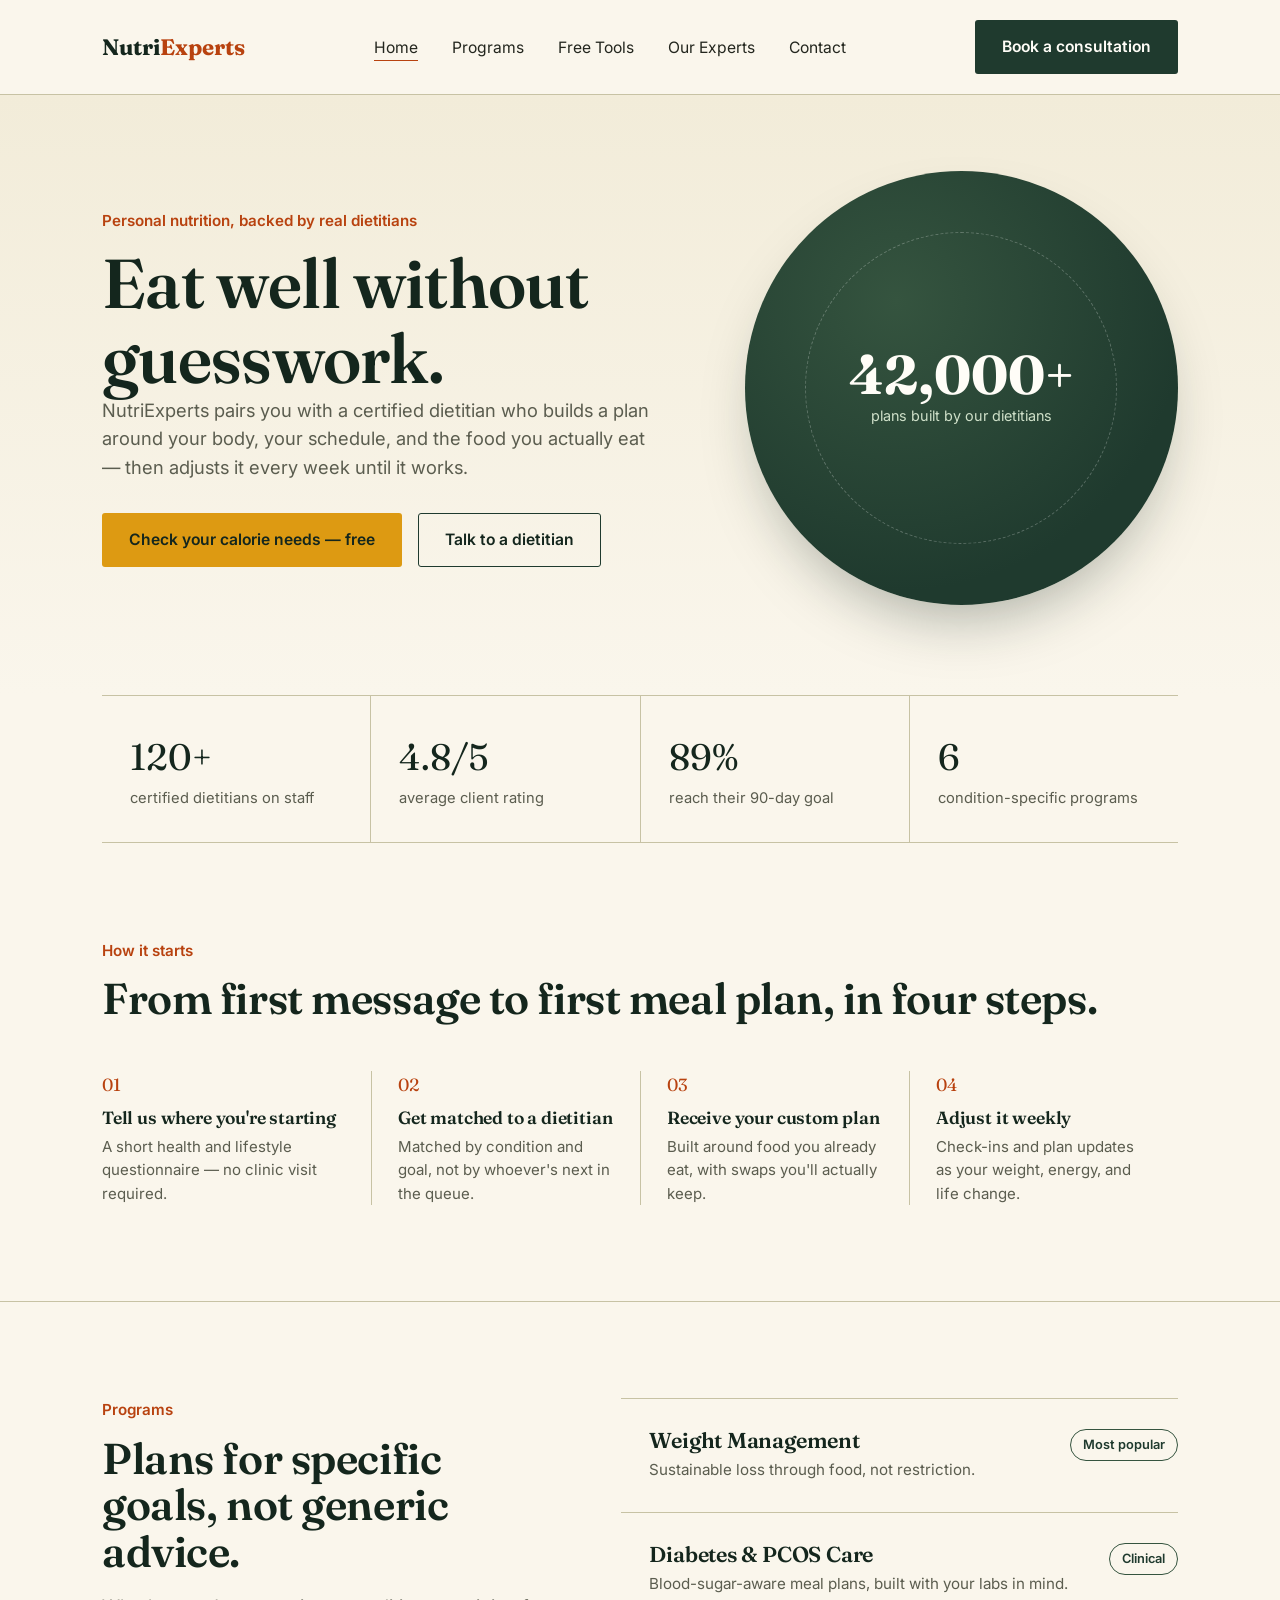
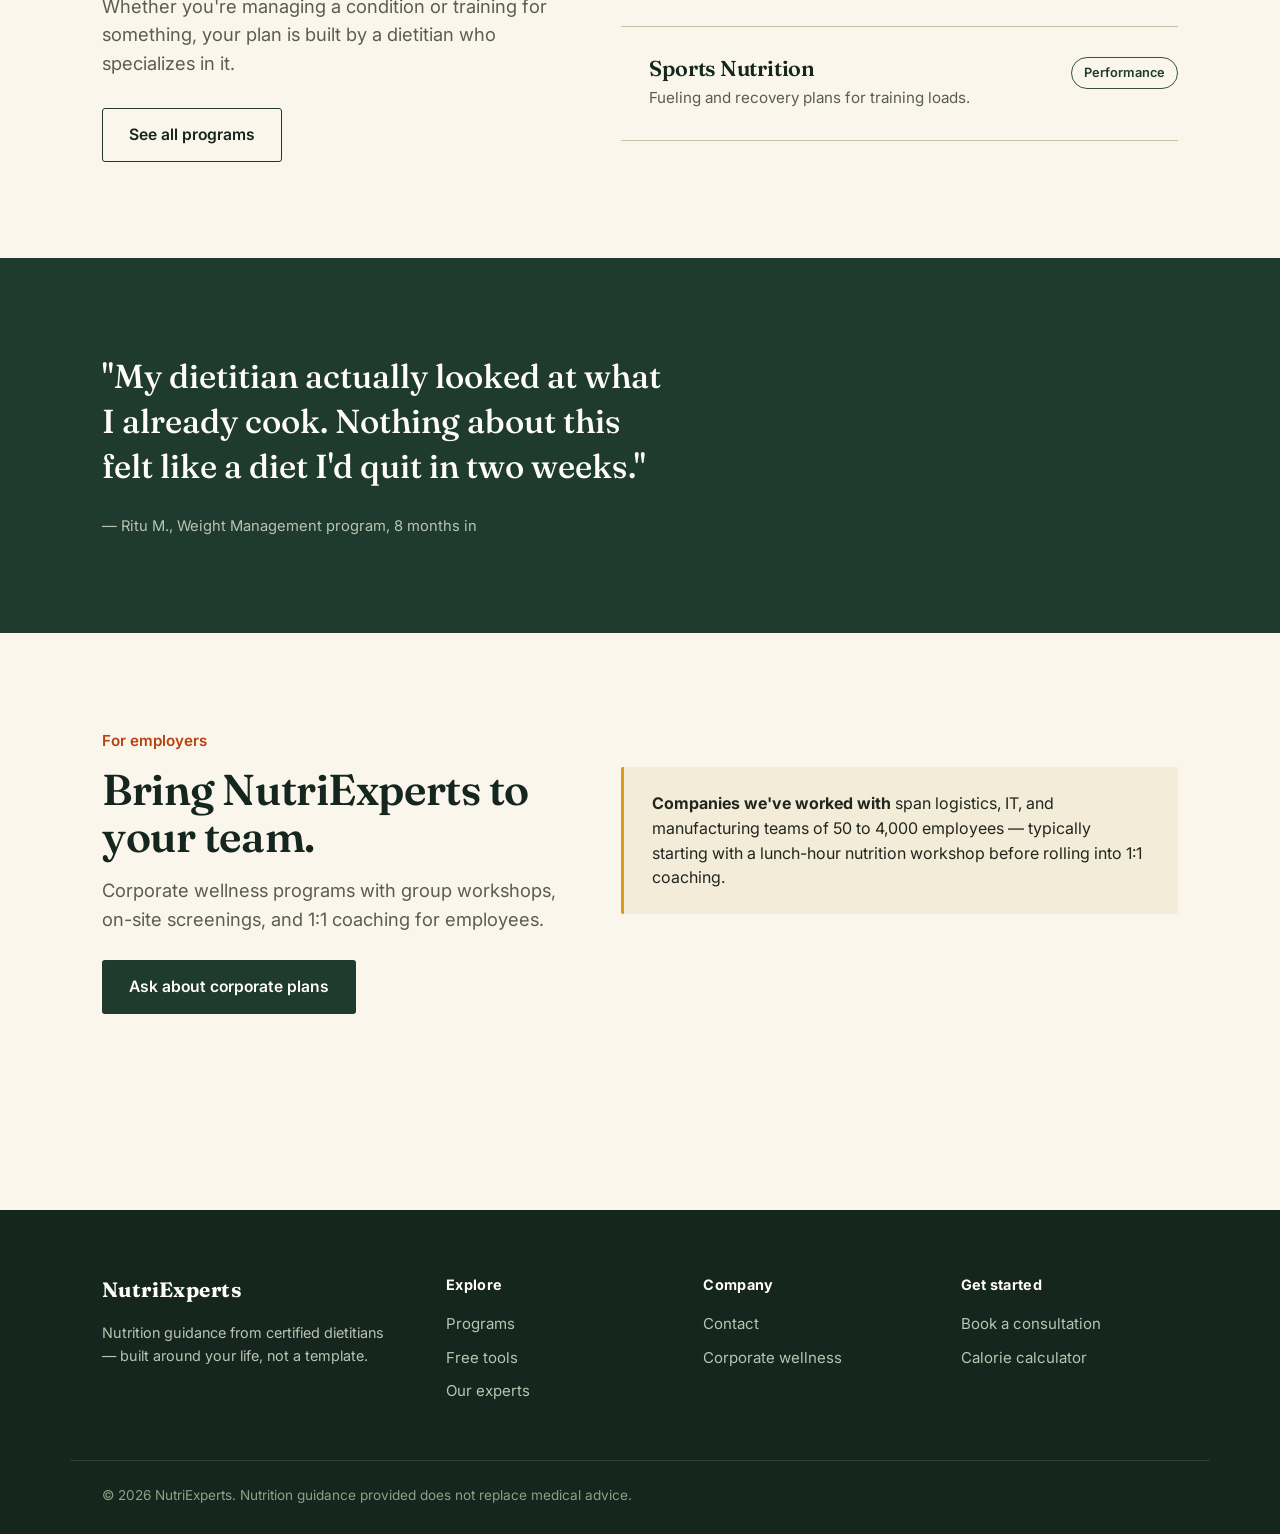
==== index.html @ 3c9d52ba "Add files via upload" ====
<!DOCTYPE html>
<html lang="en">
<head>
<meta charset="UTF-8">
<meta name="viewport" content="width=device-width, initial-scale=1.0">
<title>NutriExperts — Nutrition guidance from real dietitians</title>
<link rel="stylesheet" href="styles.css">
</head>
<body>

<header class="site">
  <nav class="nav">
    <a href="index.html" class="logo">Nutri<span>Experts</span></a>
    <ul class="nav-links">
      <li><a href="index.html" class="active">Home</a></li>
      <li><a href="programs.html">Programs</a></li>
      <li><a href="calculator.html">Free Tools</a></li>
      <li><a href="experts.html">Our Experts</a></li>
      <li><a href="contact.html">Contact</a></li>
    </ul>
    <div class="nav-cta">
      <a href="contact.html" class="btn btn-primary">Book a consultation</a>
    </div>
  </nav>
</header>

<section class="hero">
  <div class="wrap">
    <div class="hero-copy">
      <p class="kicker">Personal nutrition, backed by real dietitians</p>
      <h1>Eat well without guesswork.</h1>
      <p class="lede">NutriExperts pairs you with a certified dietitian who builds a plan around your body, your schedule, and the food you actually eat — then adjusts it every week until it works.</p>
      <div class="btn-row">
        <a href="calculator.html" class="btn btn-marigold">Check your calorie needs — free</a>
        <a href="contact.html" class="btn btn-ghost">Talk to a dietitian</a>
      </div>
    </div>
    <div class="plate">
      <div class="plate-stat">
        <span class="num">42,000+</span>
        <span class="label">plans built by our dietitians</span>
      </div>
    </div>
  </div>
</section>

<div class="wrap">
  <div class="stat-row">
    <div class="stat"><span class="num">120+</span><span class="label">certified dietitians on staff</span></div>
    <div class="stat"><span class="num">4.8/5</span><span class="label">average client rating</span></div>
    <div class="stat"><span class="num">89%</span><span class="label">reach their 90-day goal</span></div>
    <div class="stat"><span class="num">6</span><span class="label">condition-specific programs</span></div>
  </div>
</div>

<section>
  <div class="wrap">
    <p class="kicker">How it starts</p>
    <h2>From first message to first meal plan, in four steps.</h2>
    <div class="steps">
      <div class="step">
        <div class="n">01</div>
        <h3>Tell us where you're starting</h3>
        <p>A short health and lifestyle questionnaire — no clinic visit required.</p>
      </div>
      <div class="step">
        <div class="n">02</div>
        <h3>Get matched to a dietitian</h3>
        <p>Matched by condition and goal, not by whoever's next in the queue.</p>
      </div>
      <div class="step">
        <div class="n">03</div>
        <h3>Receive your custom plan</h3>
        <p>Built around food you already eat, with swaps you'll actually keep.</p>
      </div>
      <div class="step">
        <div class="n">04</div>
        <h3>Adjust it weekly</h3>
        <p>Check-ins and plan updates as your weight, energy, and life change.</p>
      </div>
    </div>
  </div>
</section>

<hr class="divider">

<section>
  <div class="wrap">
    <div class="two-col">
      <div>
        <p class="kicker">Programs</p>
        <h2>Plans for specific goals, not generic advice.</h2>
        <p class="lede" style="margin-top:16px;">Whether you're managing a condition or training for something, your plan is built by a dietitian who specializes in it.</p>
        <a href="programs.html" class="btn btn-ghost" style="margin-top:12px;">See all programs</a>
      </div>
      <div>
        <div class="menu-list" style="margin-top:0;">
          <div class="menu-item">
            <div></div>
            <div class="mi-name"><h3>Weight Management</h3><p>Sustainable loss through food, not restriction.</p></div>
            <div class="mi-tag">Most popular</div>
          </div>
          <div class="menu-item">
            <div></div>
            <div class="mi-name"><h3>Diabetes &amp; PCOS Care</h3><p>Blood-sugar-aware meal plans, built with your labs in mind.</p></div>
            <div class="mi-tag">Clinical</div>
          </div>
          <div class="menu-item">
            <div></div>
            <div class="mi-name"><h3>Sports Nutrition</h3><p>Fueling and recovery plans for training loads.</p></div>
            <div class="mi-tag">Performance</div>
          </div>
        </div>
      </div>
    </div>
  </div>
</section>

<section class="quote-strip">
  <div class="wrap">
    <blockquote>"My dietitian actually looked at what I already cook. Nothing about this felt like a diet I'd quit in two weeks."</blockquote>
    <cite>— Ritu M., Weight Management program, 8 months in</cite>
  </div>
</section>

<section>
  <div class="wrap">
    <p class="kicker">For employers</p>
    <div class="two-col">
      <div>
        <h2>Bring NutriExperts to your team.</h2>
        <p class="lede" style="margin-top:16px;">Corporate wellness programs with group workshops, on-site screenings, and 1:1 coaching for employees.</p>
        <a href="contact.html" class="btn btn-primary" style="margin-top:8px;">Ask about corporate plans</a>
      </div>
      <div class="callout">
        <p style="margin:0;"><strong>Companies we've worked with</strong> span logistics, IT, and manufacturing teams of 50 to 4,000 employees — typically starting with a lunch-hour nutrition workshop before rolling into 1:1 coaching.</p>
      </div>
    </div>
  </div>
</section>

<footer class="site">
  <div class="wrap">
    <div>
      <h4 style="font-family: var(--serif); font-size:1.3rem; color:var(--white);">NutriExperts</h4>
      <p style="color:#b9c4b2; font-size:0.9rem; max-width:32ch;">Nutrition guidance from certified dietitians — built around your life, not a template.</p>
    </div>
    <div>
      <h4>Explore</h4>
      <a href="programs.html">Programs</a>
      <a href="calculator.html">Free tools</a>
      <a href="experts.html">Our experts</a>
    </div>
    <div>
      <h4>Company</h4>
      <a href="contact.html">Contact</a>
      <a href="contact.html">Corporate wellness</a>
    </div>
    <div>
      <h4>Get started</h4>
      <a href="contact.html">Book a consultation</a>
      <a href="calculator.html">Calorie calculator</a>
    </div>
  </div>
  <div class="foot-bottom">© 2026 NutriExperts. Nutrition guidance provided does not replace medical advice.</div>
</footer>

</body>
</html>
---- styles.css ----
/* ============================================================
   NutriExperts — design tokens
   Palette: forest greens (subject: fresh food / clinical trust)
   paired with spice-market marigold + paprika accents, on a
   warm paper ground. Editorial "field journal" layout, not a
   SaaS dashboard: asymmetric hero, menu-card program listings,
   numbered steps only where the content is truly sequential.
   ============================================================ */

@import url('https://fonts.googleapis.com/css2?family=Fraunces:opsz,wght@9..144,400;9..144,500;9..144,600;9..144,700&family=Inter:wght@400;500;600&display=swap');

:root {
  --forest-deep: #14261d;
  --forest: #1f3a2e;
  --forest-soft: #35543f;
  --paper: #faf6ec;
  --ivory: #f2ecd9;
  --line: #c7c2a4;
  --ink: #23261e;
  --ink-soft: #5b5d4f;
  --marigold: #dd9a12;
  --paprika: #b8420f;
  --white: #fffdf7;

  --serif: 'Fraunces', Georgia, serif;
  --sans: 'Inter', -apple-system, BlinkMacSystemFont, sans-serif;
}

* { box-sizing: border-box; }

html { scroll-behavior: smooth; }

body {
  margin: 0;
  background: var(--paper);
  color: var(--ink);
  font-family: var(--sans);
  font-size: 16px;
  line-height: 1.55;
  -webkit-font-smoothing: antialiased;
}

img { max-width: 100%; display: block; }

a { color: inherit; }

.wrap {
  max-width: 1140px;
  margin: 0 auto;
  padding: 0 32px;
}

/* ---------- Type ---------- */

h1, h2, h3, .display {
  font-family: var(--serif);
  font-weight: 600;
  color: var(--forest-deep);
  line-height: 1.08;
  margin: 0;
  letter-spacing: -0.01em;
}

h1 { font-size: clamp(2.6rem, 5.4vw, 4.6rem); }
h2 { font-size: clamp(1.9rem, 3.4vw, 2.7rem); }
h3 { font-size: 1.35rem; font-weight: 600; }

p { margin: 0 0 1em; max-width: 62ch; }

.kicker {
  font-family: var(--sans);
  font-size: 0.95rem;
  font-weight: 600;
  color: var(--paprika);
  margin: 0 0 14px;
}

.lede {
  font-size: 1.15rem;
  color: var(--ink-soft);
  max-width: 46ch;
}

/* ---------- Buttons ---------- */

.btn {
  display: inline-flex;
  align-items: center;
  gap: 8px;
  padding: 14px 26px;
  border-radius: 3px;
  font-family: var(--sans);
  font-weight: 600;
  font-size: 0.98rem;
  text-decoration: none;
  border: 1.5px solid transparent;
  cursor: pointer;
  transition: transform 0.15s ease, background 0.15s ease, color .15s ease;
}

.btn-primary {
  background: var(--forest);
  color: var(--white);
}
.btn-primary:hover { background: var(--forest-deep); transform: translateY(-1px); }

.btn-ghost {
  background: transparent;
  border-color: var(--forest);
  color: var(--forest-deep);
}
.btn-ghost:hover { background: var(--forest); color: var(--white); }

.btn-marigold {
  background: var(--marigold);
  color: var(--forest-deep);
}
.btn-marigold:hover { background: #c88b0f; transform: translateY(-1px); }

/* ---------- Header / nav ---------- */

header.site {
  background: var(--paper);
  border-bottom: 1px solid var(--line);
  position: sticky;
  top: 0;
  z-index: 40;
}

.nav {
  display: flex;
  align-items: center;
  justify-content: space-between;
  padding: 20px 32px;
  max-width: 1140px;
  margin: 0 auto;
}

.logo {
  font-family: var(--serif);
  font-size: 1.4rem;
  font-weight: 700;
  color: var(--forest-deep);
  text-decoration: none;
}
.logo span { color: var(--paprika); }

.nav-links {
  display: flex;
  gap: 34px;
  list-style: none;
  margin: 0; padding: 0;
}

.nav-links a {
  text-decoration: none;
  font-size: 0.98rem;
  color: var(--ink);
  padding-bottom: 3px;
  border-bottom: 1.5px solid transparent;
}
.nav-links a:hover, .nav-links a.active {
  border-bottom-color: var(--paprika);
}

.nav-cta { display: flex; align-items: center; gap: 20px; }

@media (max-width: 760px) {
  .nav-links { display: none; }
}

/* ---------- Footer ---------- */

footer.site {
  background: var(--forest-deep);
  color: #d9e0d4;
  padding: 64px 0 28px;
  margin-top: 100px;
}

footer.site .wrap {
  display: grid;
  grid-template-columns: 1.4fr 1fr 1fr 1fr;
  gap: 40px;
}

footer.site h4 {
  font-family: var(--sans);
  color: var(--white);
  font-size: 0.9rem;
  letter-spacing: 0.02em;
  margin: 0 0 16px;
}

footer.site a {
  display: block;
  color: #b9c4b2;
  text-decoration: none;
  font-size: 0.94rem;
  margin-bottom: 10px;
}
footer.site a:hover { color: var(--white); }

.foot-bottom {
  max-width: 1140px;
  margin: 48px auto 0;
  padding: 24px 32px 0;
  border-top: 1px solid #2a4234;
  font-size: 0.85rem;
  color: #8fa084;
}

@media (max-width: 760px) {
  footer.site .wrap { grid-template-columns: 1fr 1fr; }
}

/* ---------- Section rhythm ---------- */

section { padding: 96px 0; }
section.tight { padding: 64px 0; }
.divider { border: none; border-top: 1px solid var(--line); margin: 0; }

/* ---------- Hero ---------- */

.hero {
  padding: 76px 0 90px;
  background: linear-gradient(180deg, var(--ivory) 0%, var(--paper) 100%);
}

.hero .wrap {
  display: grid;
  grid-template-columns: 1.15fr 0.85fr;
  gap: 56px;
  align-items: center;
}

.hero-copy .btn-row { display: flex; gap: 16px; margin-top: 32px; flex-wrap: wrap; }

.plate {
  position: relative;
  aspect-ratio: 1 / 1;
  border-radius: 50%;
  background: radial-gradient(circle at 35% 30%, var(--forest-soft), var(--forest) 70%);
  display: flex;
  align-items: center;
  justify-content: center;
  box-shadow: 0 30px 60px -20px rgba(20,38,29,0.35);
}
.plate::before {
  content: "";
  position: absolute;
  inset: 14%;
  border-radius: 50%;
  border: 1.5px dashed rgba(255,255,255,0.25);
}
.plate-stat {
  text-align: center;
  color: var(--white);
}
.plate-stat .num {
  font-family: var(--serif);
  font-size: 3.4rem;
  font-weight: 700;
  display: block;
  line-height: 1;
}
.plate-stat .label {
  font-size: 0.9rem;
  color: #cfe0c9;
  margin-top: 8px;
}

@media (max-width: 860px) {
  .hero .wrap { grid-template-columns: 1fr; }
  .plate { max-width: 320px; margin: 0 auto; }
}

/* ---------- Stat row ---------- */

.stat-row {
  display: flex;
  gap: 0;
  border-top: 1px solid var(--line);
  border-bottom: 1px solid var(--line);
}
.stat-row .stat {
  flex: 1;
  padding: 32px 28px;
  border-right: 1px solid var(--line);
}
.stat-row .stat:last-child { border-right: none; }
.stat .num {
  font-family: var(--serif);
  font-size: 2.3rem;
  color: var(--forest-deep);
  display: block;
}
.stat .label { color: var(--ink-soft); font-size: 0.92rem; margin-top: 4px; }

@media (max-width: 700px) {
  .stat-row { flex-wrap: wrap; }
  .stat-row .stat { flex: 1 1 50%; border-bottom: 1px solid var(--line); }
}

/* ---------- Steps (genuinely sequential) ---------- */

.steps {
  display: grid;
  grid-template-columns: repeat(4, 1fr);
  gap: 0;
  margin-top: 48px;
}
.step {
  padding: 0 26px 0 0;
  border-left: 1px solid var(--line);
  padding-left: 26px;
}
.step:first-child { border-left: none; padding-left: 0; }
.step .n {
  font-family: var(--serif);
  font-size: 1.1rem;
  color: var(--paprika);
  margin-bottom: 10px;
}
.step h3 { font-size: 1.1rem; margin-bottom: 8px; }
.step p { font-size: 0.94rem; color: var(--ink-soft); margin: 0; }

@media (max-width: 860px) {
  .steps { grid-template-columns: 1fr; gap: 28px; }
  .step { border-left: none; padding-left: 0; border-top: 1px solid var(--line); padding-top: 24px; }
  .step:first-child { border-top: none; padding-top: 0; }
}

/* ---------- Two column section ---------- */

.two-col {
  display: grid;
  grid-template-columns: 0.9fr 1.1fr;
  gap: 64px;
  align-items: start;
}
@media (max-width: 860px) {
  .two-col { grid-template-columns: 1fr; gap: 40px; }
}

/* ---------- Program menu list (not SaaS cards) ---------- */

.menu-list { margin-top: 40px; }
.menu-item {
  display: grid;
  grid-template-columns: auto 1fr auto;
  gap: 28px;
  align-items: baseline;
  padding: 30px 0;
  border-bottom: 1px solid var(--line);
}
.menu-item:first-child { border-top: 1px solid var(--line); }
.menu-item .mi-name h3 { margin-bottom: 6px; }
.menu-item .mi-name p { color: var(--ink-soft); font-size: 0.95rem; margin: 0; max-width: 52ch; }
.menu-item .mi-tag {
  font-family: var(--sans);
  font-size: 0.8rem;
  font-weight: 600;
  color: var(--forest);
  border: 1px solid var(--forest-soft);
  border-radius: 20px;
  padding: 5px 12px;
  white-space: nowrap;
  align-self: start;
}
.menu-item .mi-price {
  text-align: right;
  font-family: var(--serif);
  font-size: 1.5rem;
  color: var(--forest-deep);
  white-space: nowrap;
}
.menu-item .mi-price small {
  display: block;
  font-family: var(--sans);
  font-size: 0.78rem;
  font-weight: 400;
  color: var(--ink-soft);
  margin-top: 2px;
}

@media (max-width: 700px) {
  .menu-item { grid-template-columns: 1fr; gap: 10px; }
  .menu-item .mi-price { text-align: left; }
}

/* ---------- Quote / testimonial strip ---------- */

.quote-strip {
  background: var(--forest);
  color: var(--white);
}
.quote-strip blockquote {
  font-family: var(--serif);
  font-size: clamp(1.5rem, 2.6vw, 2.1rem);
  font-weight: 500;
  line-height: 1.35;
  margin: 0 0 24px;
  max-width: 26ch;
}
.quote-strip cite {
  font-style: normal;
  font-family: var(--sans);
  font-size: 0.92rem;
  color: #b9c4b2;
}

/* ---------- Expert profile ---------- */

.expert-grid {
  display: grid;
  grid-template-columns: repeat(3, 1fr);
  gap: 44px 36px;
  margin-top: 48px;
}
.expert {
  border-top: 1px solid var(--line);
  padding-top: 20px;
}
.expert .photo {
  width: 100%;
  aspect-ratio: 4/5;
  border-radius: 3px;
  object-fit: cover;
  margin-bottom: 18px;
  background: var(--ivory);
}
.expert h3 { margin-bottom: 2px; }
.expert .role { color: var(--paprika); font-size: 0.9rem; font-weight: 600; margin-bottom: 10px; }
.expert p.bio { font-size: 0.92rem; color: var(--ink-soft); margin: 0; }

@media (max-width: 860px) {
  .expert-grid { grid-template-columns: 1fr 1fr; }
}
@media (max-width: 560px) {
  .expert-grid { grid-template-columns: 1fr; }
}

/* ---------- Calculator ---------- */

.calc-box {
  background: var(--white);
  border: 1px solid var(--line);
  border-radius: 4px;
  padding: 40px;
}
.field-row { display: grid; grid-template-columns: 1fr 1fr; gap: 20px; margin-bottom: 20px; }
.field { display: flex; flex-direction: column; gap: 8px; }
.field label { font-size: 0.85rem; font-weight: 600; color: var(--ink-soft); }
.field input, .field select {
  font-family: var(--sans);
  font-size: 1rem;
  padding: 12px 14px;
  border: 1.5px solid var(--line);
  border-radius: 3px;
  background: var(--paper);
  color: var(--ink);
}
.field input:focus, .field select:focus {
  outline: none;
  border-color: var(--forest);
}
.unit-toggle {
  display: flex;
  border: 1.5px solid var(--line);
  border-radius: 3px;
  overflow: hidden;
  width: fit-content;
  margin-bottom: 24px;
}
.unit-toggle button {
  font-family: var(--sans);
  font-size: 0.88rem;
  font-weight: 600;
  padding: 9px 18px;
  border: none;
  background: var(--paper);
  color: var(--ink-soft);
  cursor: pointer;
}
.unit-toggle button.active { background: var(--forest); color: var(--white); }

.calc-result {
  margin-top: 28px;
  padding-top: 28px;
  border-top: 1px solid var(--line);
  display: none;
}
.calc-result.show { display: block; }
.calc-result .big {
  font-family: var(--serif);
  font-size: 2.6rem;
  color: var(--forest-deep);
}
.calc-result .cat {
  display: inline-block;
  margin-left: 12px;
  font-family: var(--sans);
  font-size: 0.85rem;
  font-weight: 600;
  padding: 5px 12px;
  border-radius: 20px;
  background: var(--ivory);
  color: var(--forest);
  vertical-align: middle;
}
.macro-row { display: flex; gap: 24px; margin-top: 20px; flex-wrap: wrap; }
.macro { flex: 1; min-width: 120px; }
.macro .amt { font-family: var(--serif); font-size: 1.5rem; color: var(--forest-deep); }
.macro .lbl { font-size: 0.82rem; color: var(--ink-soft); }

/* ---------- Contact form ---------- */

.contact-form {
  background: var(--white);
  border: 1px solid var(--line);
  border-radius: 4px;
  padding: 40px;
}
.contact-form .field { margin-bottom: 20px; }
.contact-form textarea {
  font-family: var(--sans);
  font-size: 1rem;
  padding: 12px 14px;
  border: 1.5px solid var(--line);
  border-radius: 3px;
  background: var(--paper);
  resize: vertical;
  min-height: 110px;
}
.contact-form textarea:focus { outline: none; border-color: var(--forest); }

.info-list { list-style: none; margin: 32px 0 0; padding: 0; }
.info-list li {
  padding: 16px 0;
  border-top: 1px solid var(--line);
  font-size: 0.96rem;
}
.info-list li:last-child { border-bottom: 1px solid var(--line); }
.info-list strong { display: block; color: var(--forest-deep); font-size: 0.82rem; text-transform: none; margin-bottom: 4px; }

/* ---------- Utility ---------- */

.center { text-align: center; margin-left: auto; margin-right: auto; }
.tag-list { display: flex; gap: 10px; flex-wrap: wrap; margin-top: 20px; }
.tag {
  font-size: 0.82rem;
  font-weight: 600;
  padding: 6px 14px;
  border: 1px solid var(--line);
  border-radius: 20px;
  color: var(--ink-soft);
}

.callout {
  background: var(--ivory);
  border-left: 3px solid var(--marigold);
  padding: 24px 28px;
  border-radius: 2px;
}

.disclaimer {
  font-size: 0.82rem;
  color: var(--ink-soft);
  border-top: 1px solid var(--line);
  padding-top: 20px;
  margin-top: 40px;
}
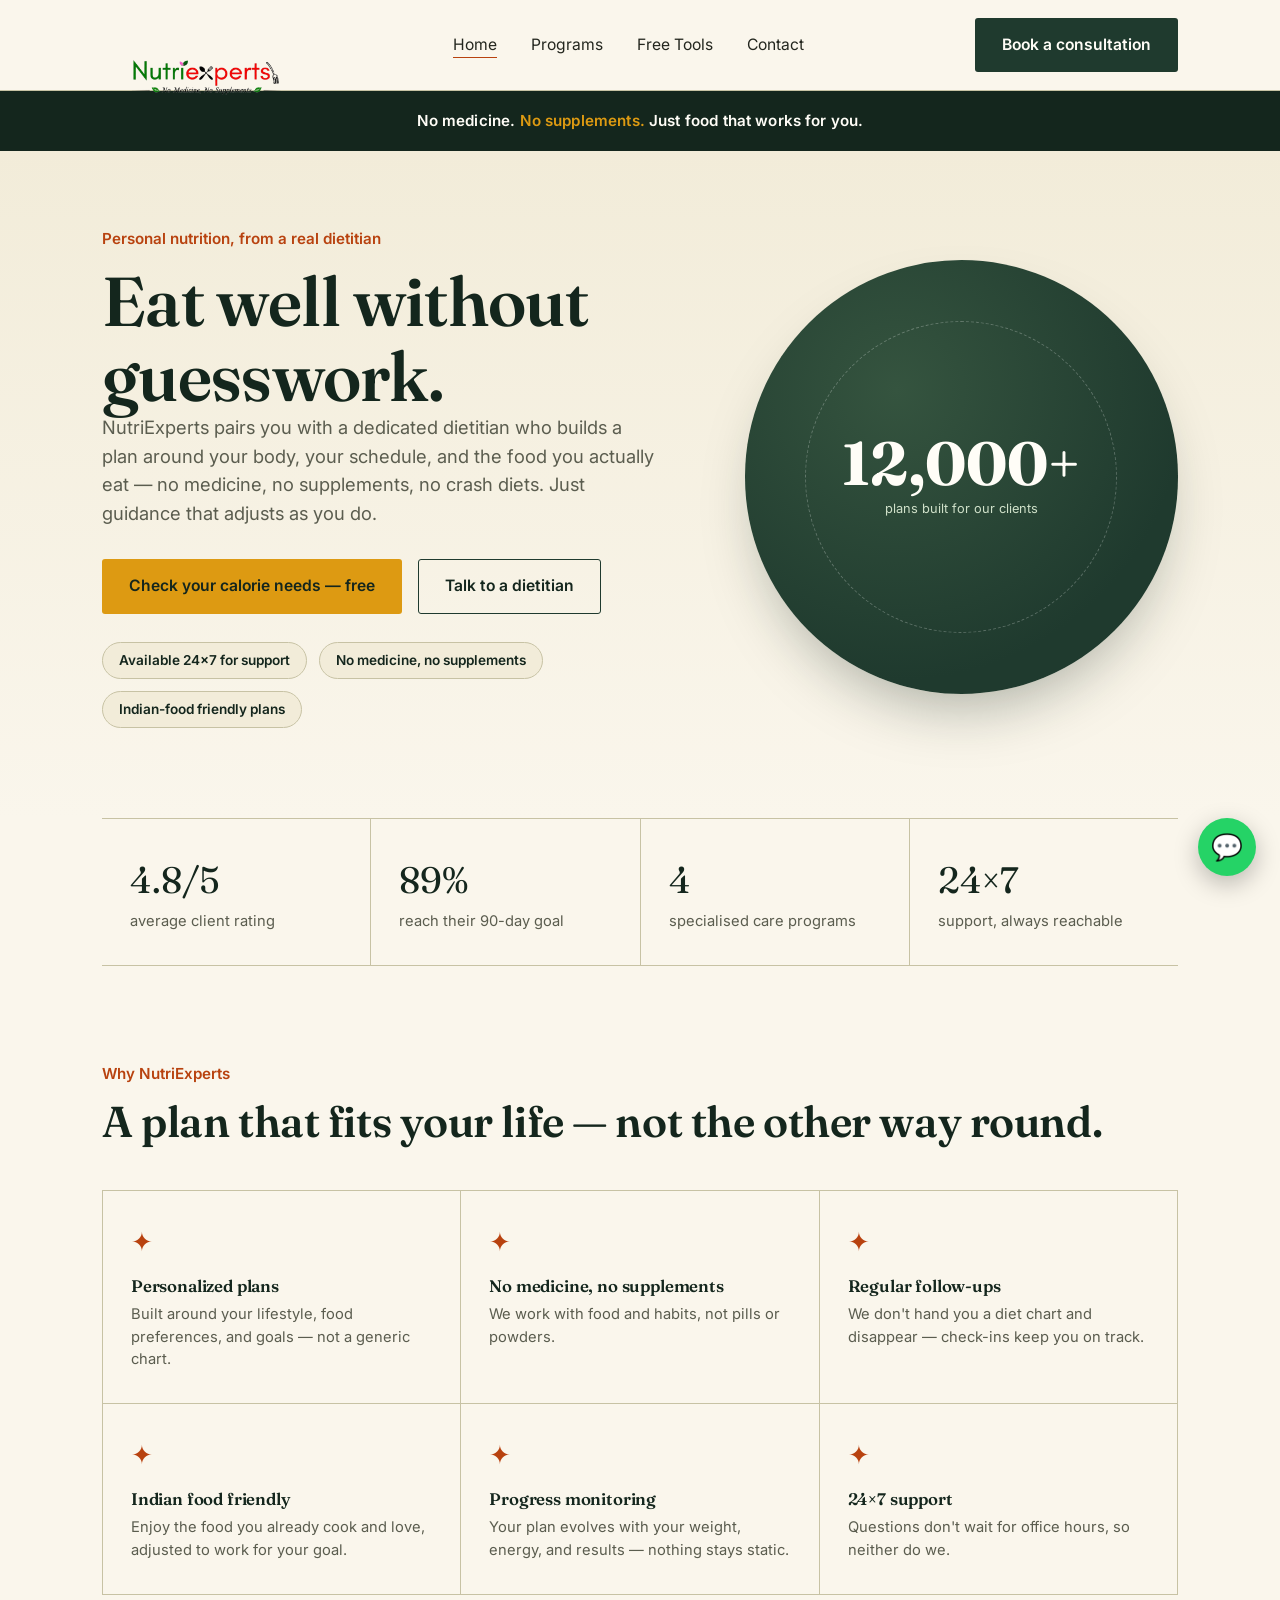
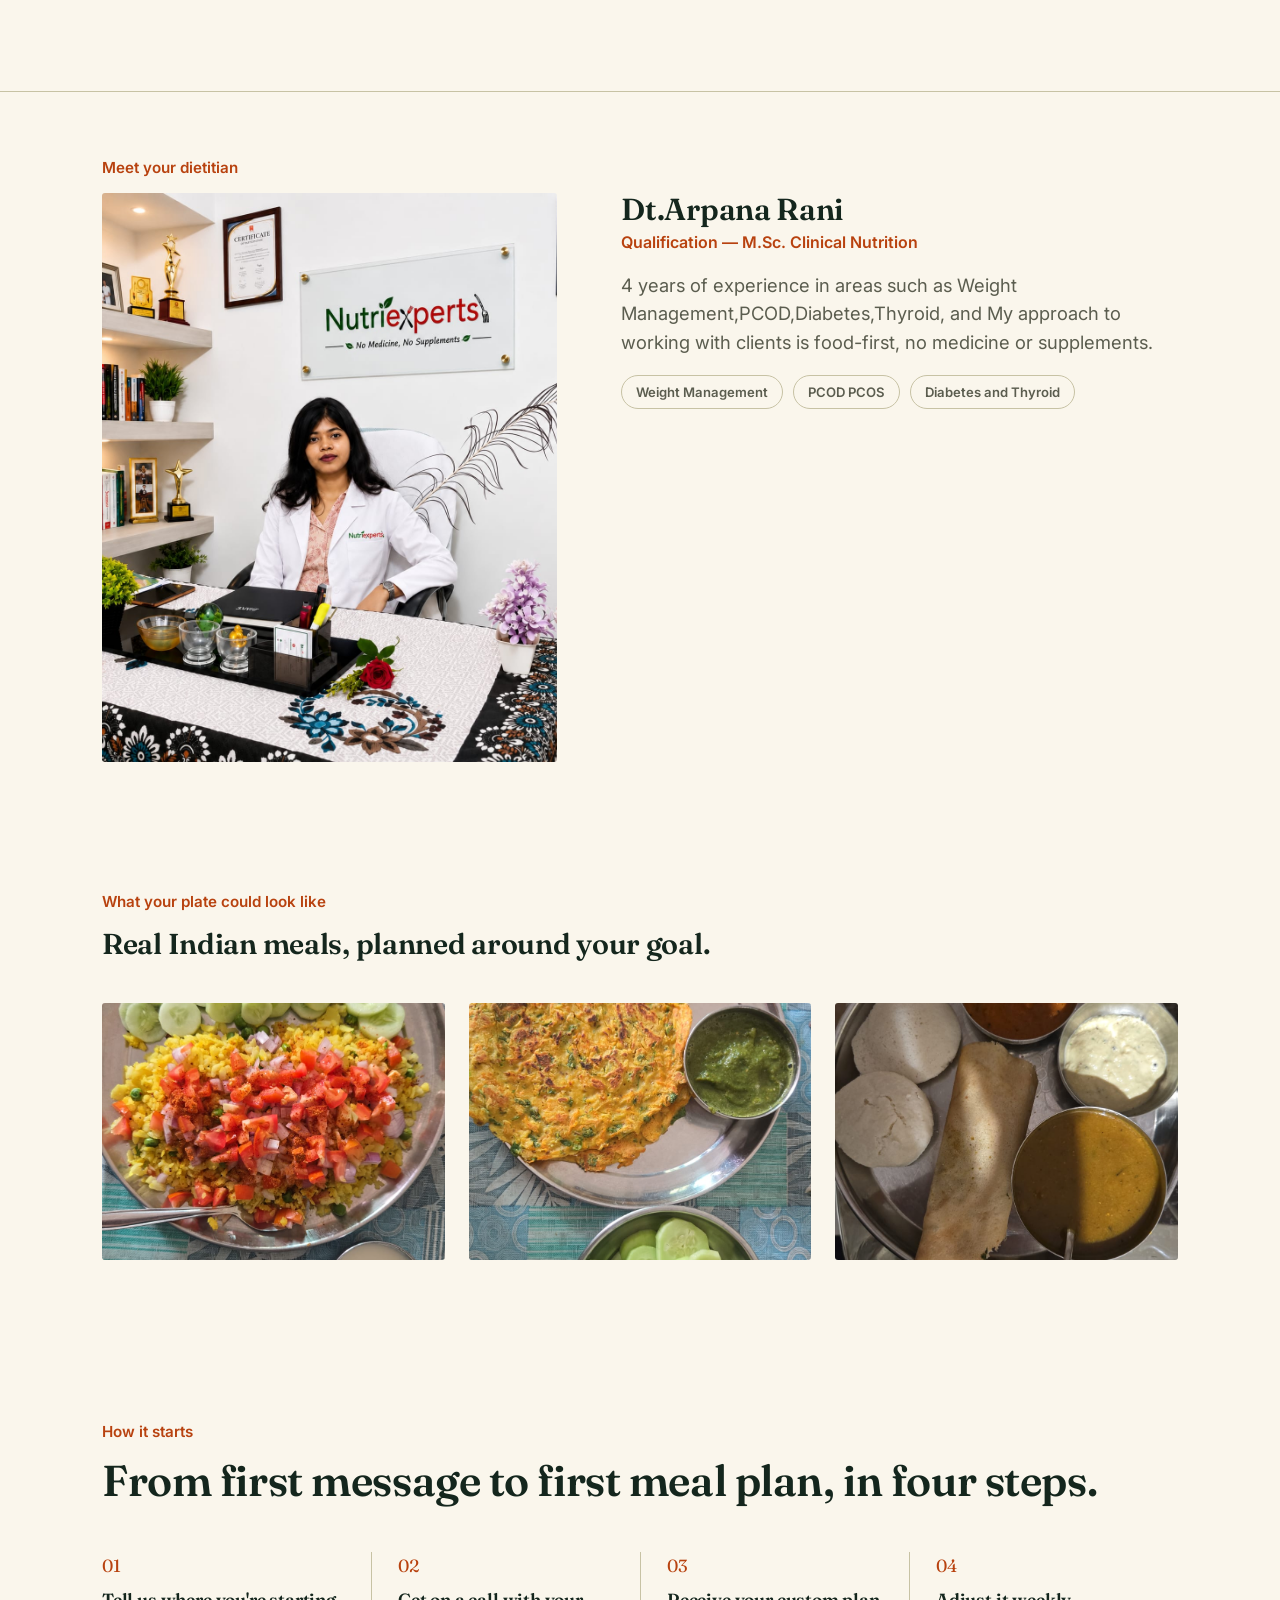
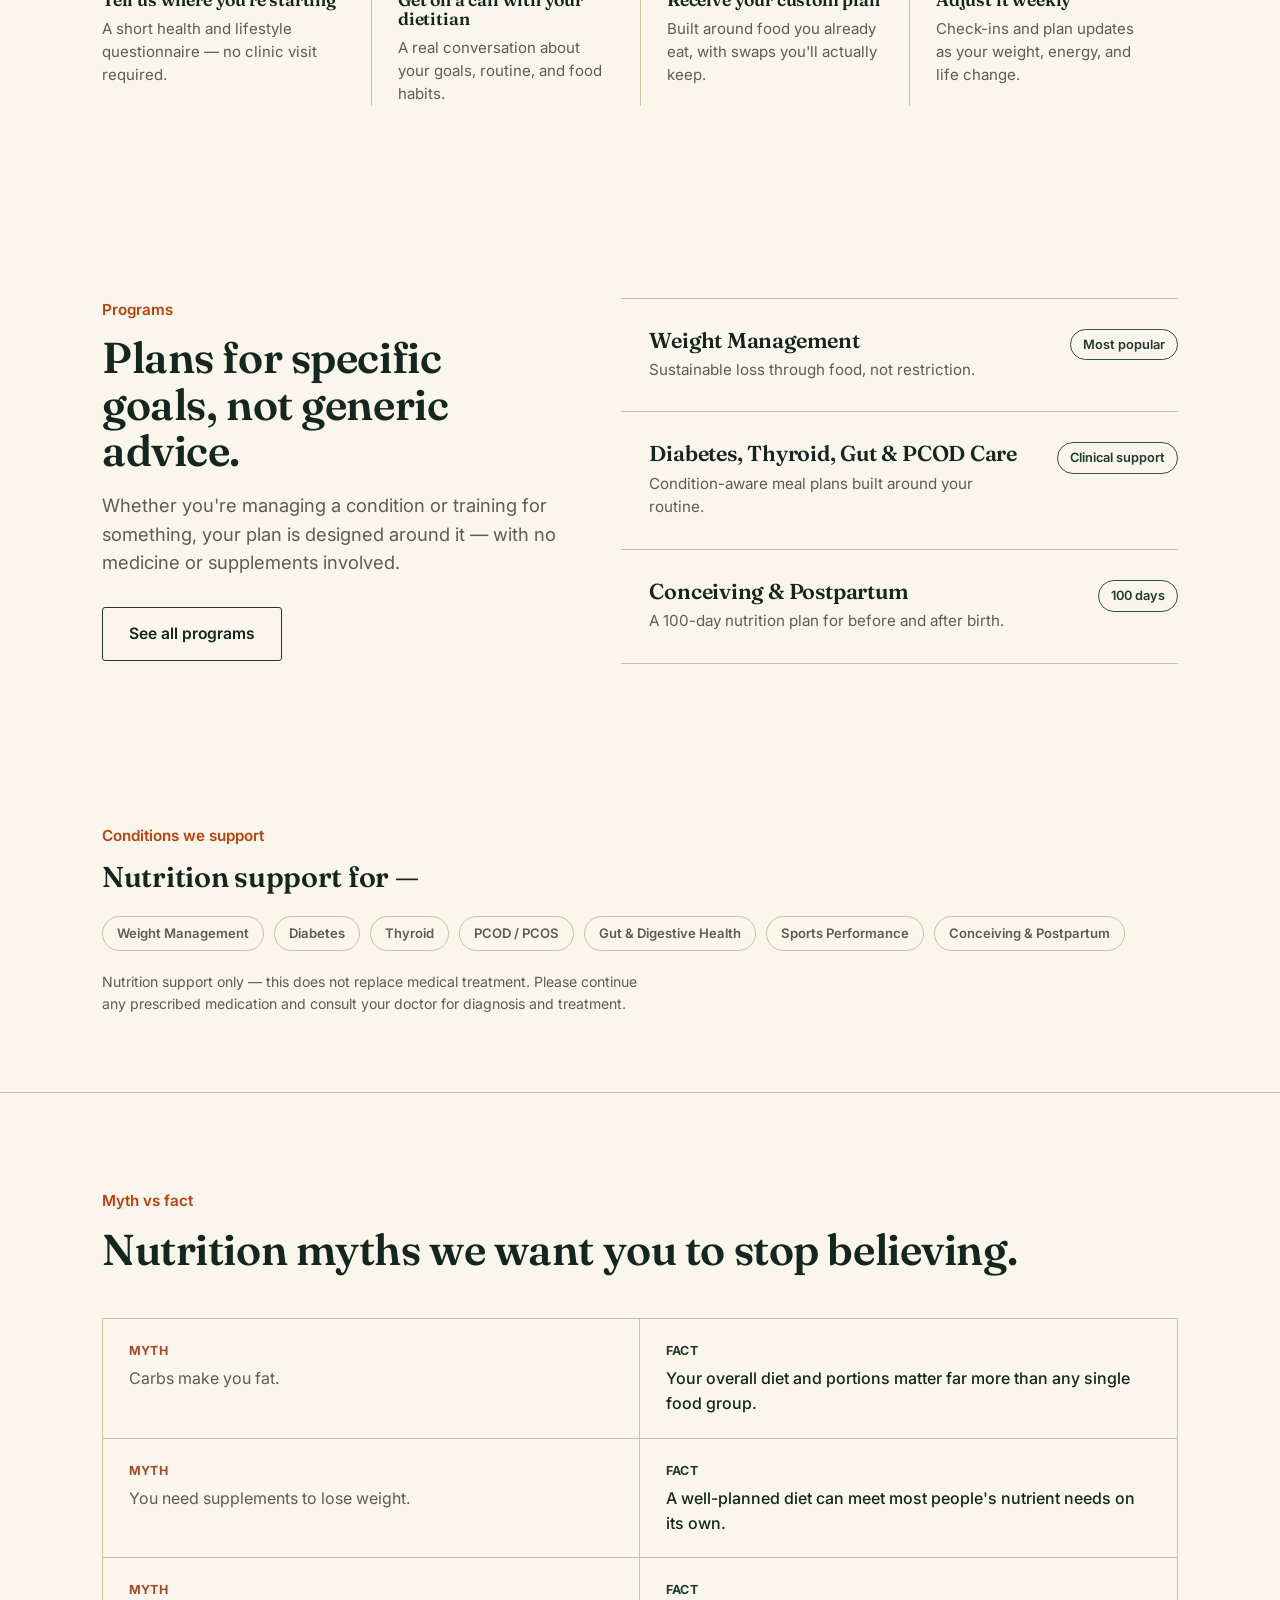
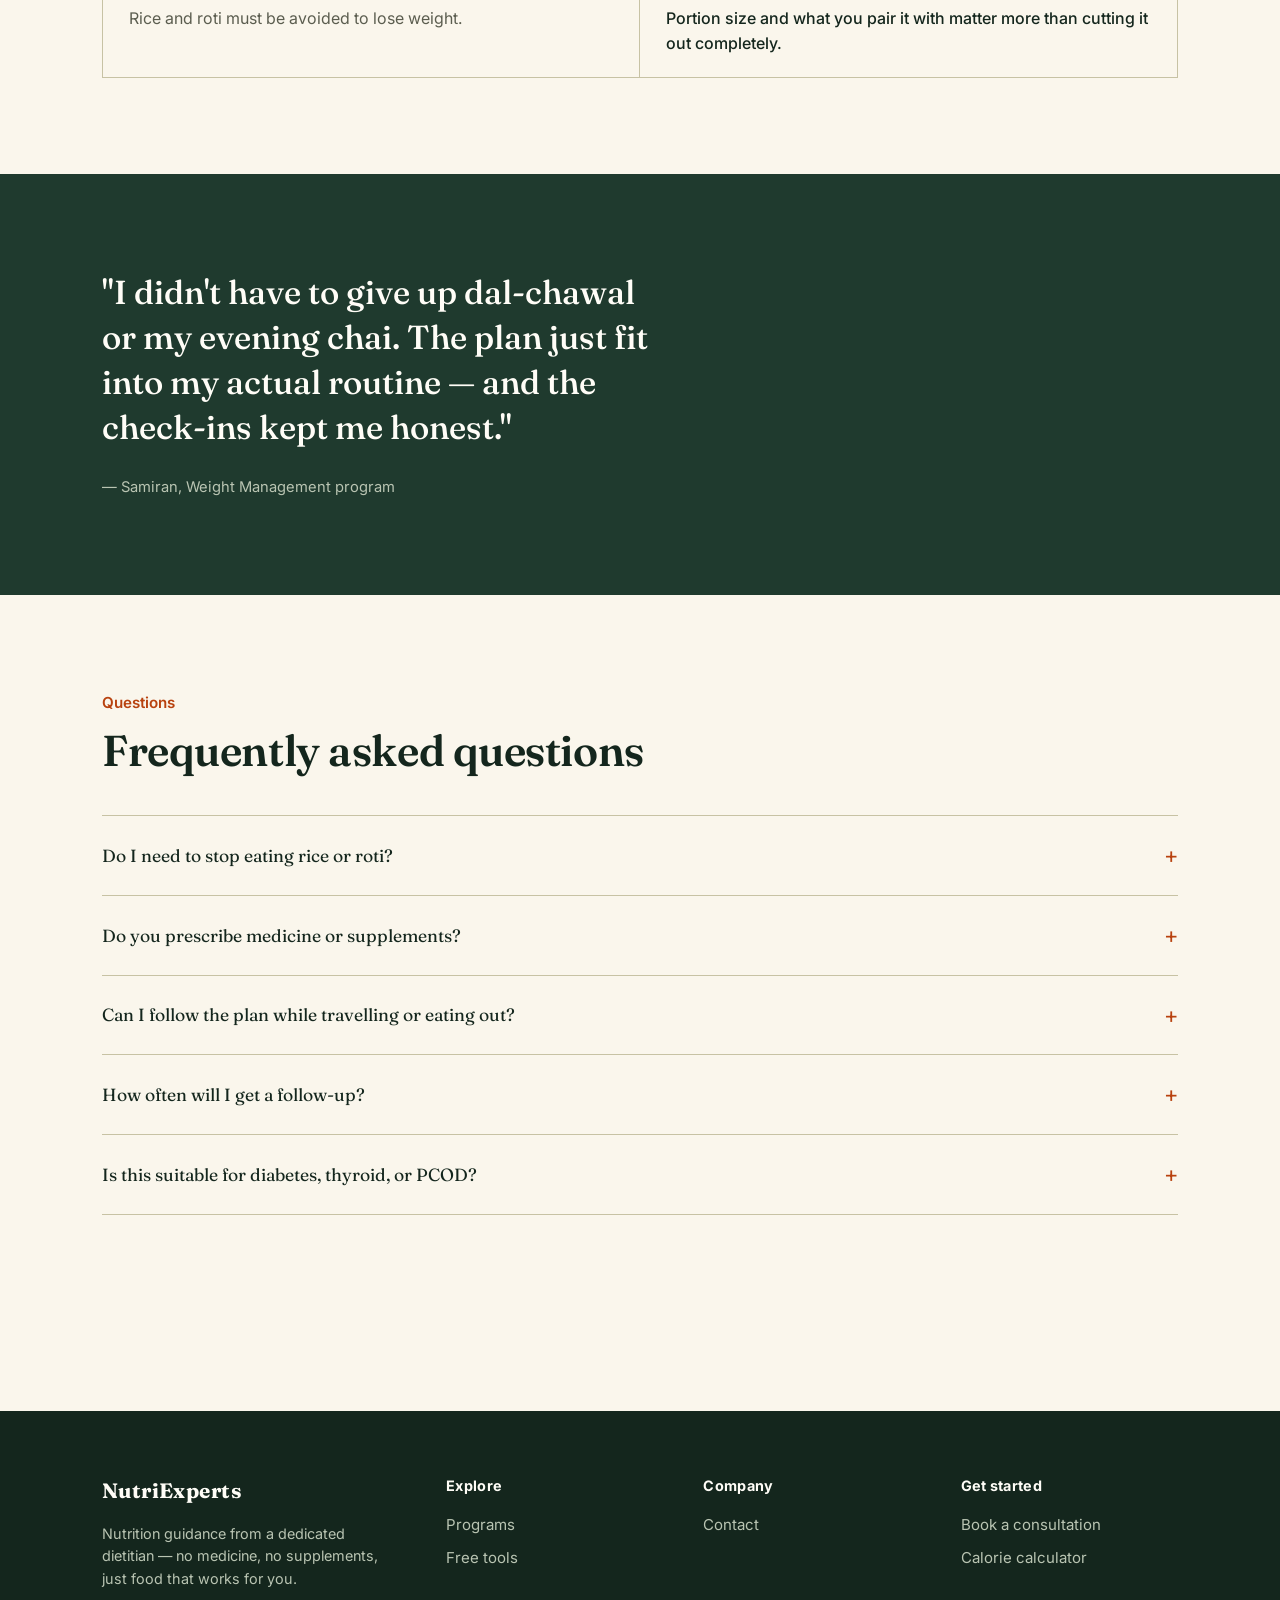
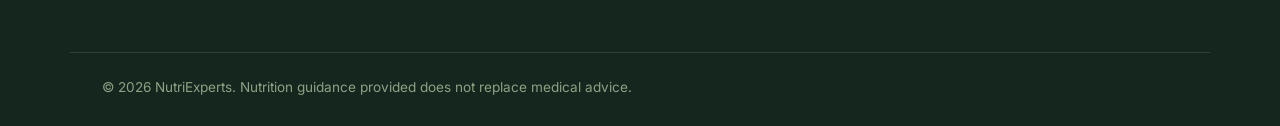
==== commit 59770dd1: "New Updates" ====
--- a/index.html
+++ b/index.html
@@ -3,19 +3,24 @@
 <head>
 <meta charset="UTF-8">
 <meta name="viewport" content="width=device-width, initial-scale=1.0">
-<title>NutriExperts — Nutrition guidance from real dietitians</title>
+<title>NutriExperts — Nutrition guidance from a real dietitian</title>
 <link rel="stylesheet" href="styles.css">
+<script src="script.js"></script>
 </head>
 <body>
 
 <header class="site">
   <nav class="nav">
-    <a href="index.html" class="logo">Nutri<span>Experts</span></a>
+ 
+    <a href="index.html" class="logo">
+      <img src="assets/logo.png" alt="Nutriexperts Logo" class="logo-img" style = height:100px;
+           data-label="assets/logo.png" data-icon="🥗" data-size="logo"
+           onerror="imgFallback(this)">
+    </a>
     <ul class="nav-links">
       <li><a href="index.html" class="active">Home</a></li>
       <li><a href="programs.html">Programs</a></li>
       <li><a href="calculator.html">Free Tools</a></li>
-      <li><a href="experts.html">Our Experts</a></li>
       <li><a href="contact.html">Contact</a></li>
     </ul>
     <div class="nav-cta">
@@ -24,56 +29,152 @@
   </nav>
 </header>
 
+<div class="pledge-bar">No medicine. <span>No supplements.</span> Just food that works for you.</div>
+
 <section class="hero">
   <div class="wrap">
     <div class="hero-copy">
-      <p class="kicker">Personal nutrition, backed by real dietitians</p>
+      <p class="kicker">Personal nutrition, from a real dietitian</p>
       <h1>Eat well without guesswork.</h1>
-      <p class="lede">NutriExperts pairs you with a certified dietitian who builds a plan around your body, your schedule, and the food you actually eat — then adjusts it every week until it works.</p>
+      <p class="lede">NutriExperts pairs you with a dedicated dietitian who builds a plan around your body, your schedule, and the food you actually eat — no medicine, no supplements, no crash diets. Just guidance that adjusts as you do.</p>
       <div class="btn-row">
         <a href="calculator.html" class="btn btn-marigold">Check your calorie needs — free</a>
         <a href="contact.html" class="btn btn-ghost">Talk to a dietitian</a>
       </div>
+      <div class="badge-row">
+        <span class="badge-pill">Available 24×7 for support</span>
+        <span class="badge-pill">No medicine, no supplements</span>
+        <span class="badge-pill">Indian-food friendly plans</span>
+      </div>
     </div>
     <div class="plate">
       <div class="plate-stat">
-        <span class="num">42,000+</span>
-        <span class="label">plans built by our dietitians</span>
+        <span class="num" style="font-size:3.8rem;" data-count-to="12000" data-suffix="+">12,000+</span>
+        <span class="label" style="font-size:0.8rem;">plans built for our clients</span>
       </div>
     </div>
   </div>
 </section>
 
 <div class="wrap">
-  <div class="stat-row">
-    <div class="stat"><span class="num">120+</span><span class="label">certified dietitians on staff</span></div>
-    <div class="stat"><span class="num">4.8/5</span><span class="label">average client rating</span></div>
-    <div class="stat"><span class="num">89%</span><span class="label">reach their 90-day goal</span></div>
-    <div class="stat"><span class="num">6</span><span class="label">condition-specific programs</span></div>
+  <div class="stat-row reveal-group">
+    <div class="stat reveal"><span class="num" data-count-to="4.8" data-decimals="1" data-suffix="/5">4.8/5</span><span class="label">average client rating</span></div>
+    <div class="stat reveal"><span class="num" data-count-to="89" data-suffix="%">89%</span><span class="label">reach their 90-day goal</span></div>
+    <div class="stat reveal"><span class="num" data-count-to="4" data-suffix="">4</span><span class="label">specialised care programs</span></div>
+    <div class="stat reveal"><span class="num">24×7</span><span class="label">support, always reachable</span></div>
   </div>
 </div>
+
+<section>
+  <div class="wrap">
+    <p class="kicker">Why NutriExperts</p>
+    <h2>A plan that fits your life — not the other way round.</h2>
+    <div class="why-grid reveal-group">
+      <div class="why-card reveal">
+        <span class="mark">✦</span>
+        <h3>Personalized plans</h3>
+        <p>Built around your lifestyle, food preferences, and goals — not a generic chart.</p>
+      </div>
+      <div class="why-card reveal">
+        <span class="mark">✦</span>
+        <h3>No medicine, no supplements</h3>
+        <p>We work with food and habits, not pills or powders.</p>
+      </div>
+      <div class="why-card reveal">
+        <span class="mark">✦</span>
+        <h3>Regular follow-ups</h3>
+        <p>We don't hand you a diet chart and disappear — check-ins keep you on track.</p>
+      </div>
+      <div class="why-card reveal">
+        <span class="mark">✦</span>
+        <h3>Indian food friendly</h3>
+        <p>Enjoy the food you already cook and love, adjusted to work for your goal.</p>
+      </div>
+      <div class="why-card reveal">
+        <span class="mark">✦</span>
+        <h3>Progress monitoring</h3>
+        <p>Your plan evolves with your weight, energy, and results — nothing stays static.</p>
+      </div>
+      <div class="why-card reveal">
+        <span class="mark">✦</span>
+        <h3>24×7 support</h3>
+        <p>Questions don't wait for office hours, so neither do we.</p>
+      </div>
+    </div>
+  </div>
+</section>
+
+<hr class="divider">
+
+<section class="tight">
+  <div class="wrap">
+    <p class="kicker">Meet your dietitian</p>
+    <div class="two-col">
+      <div>
+        <div class="dietitian-photo-wrap reveal">
+          <img src="assets/dietitian.jpg"
+               alt="[Dietitian Name]"
+               data-label="assets/dietitian.jpg"
+               data-icon="🧑‍⚕️"
+               data-sub="Add a portrait photo here"
+               onerror="imgFallback(this)">
+        </div>
+      </div>
+      <div>
+        <h2 style="font-size:1.9rem;">Dt.Arpana Rani</h2>
+        <p style="color:var(--paprika); font-weight:600; margin-top:4px;">Qualification —  M.Sc. Clinical Nutrition</p>
+        <p class="lede" style="margin-top:16px;">4 years of experience in areas such as Weight Management,PCOD,Diabetes,Thyroid, and My approach to working with clients is food-first, no medicine or supplements.</p>
+        <div class="tag-list" style="margin-top:8px;">
+         
+          <span class="tag">Weight Management</span>
+          <span class="tag">PCOD PCOS</span>
+          <span class="tag">Diabetes and Thyroid</span>
+        
+        </div>
+      </div>
+    </div>
+  </div>
+</section>
+
+
+<section class="tight">
+  <div class="wrap">
+    <p class="kicker">What your plate could look like</p>
+    <h2 style="font-size:1.8rem;">Real Indian meals, planned around your goal.</h2>
+    <div class="food-grid reveal-group">
+        <div class="food-item reveal">
+          <img src="assets/food-1.jpg" alt="[Meal 1 name]" data-label="images/food-1.jpg" data-icon="🍛" data-sub="Add a meal photo" onerror="imgFallback(this)">
+        </div>
+        <div class="food-item reveal">
+          <img src="assets/food-2.jpg" alt="[Meal 2 name]" data-label="images/food-2.jpg" data-icon="🥗" data-sub="Add a meal photo" onerror="imgFallback(this)">
+        </div>
+        <div class="food-item reveal">
+          <img src="assets/food-3.jpg" alt="[Meal 3 name]" data-label="images/food-3.jpg" data-icon="🍲" data-sub="Add a meal photo" onerror="imgFallback(this)">
+    </div>
+  </div>
+</section>
 
 <section>
   <div class="wrap">
     <p class="kicker">How it starts</p>
     <h2>From first message to first meal plan, in four steps.</h2>
-    <div class="steps">
-      <div class="step">
+    <div class="steps reveal-group">
+      <div class="step reveal">
         <div class="n">01</div>
         <h3>Tell us where you're starting</h3>
         <p>A short health and lifestyle questionnaire — no clinic visit required.</p>
       </div>
-      <div class="step">
+      <div class="step reveal">
         <div class="n">02</div>
-        <h3>Get matched to a dietitian</h3>
-        <p>Matched by condition and goal, not by whoever's next in the queue.</p>
-      </div>
-      <div class="step">
+        <h3>Get on a call with your dietitian</h3>
+        <p>A real conversation about your goals, routine, and food habits.</p>
+      </div>
+      <div class="step reveal">
         <div class="n">03</div>
         <h3>Receive your custom plan</h3>
         <p>Built around food you already eat, with swaps you'll actually keep.</p>
       </div>
-      <div class="step">
+      <div class="step reveal">
         <div class="n">04</div>
         <h3>Adjust it weekly</h3>
         <p>Check-ins and plan updates as your weight, energy, and life change.</p>
@@ -81,8 +182,6 @@
     </div>
   </div>
 </section>
-
-<hr class="divider">
 
 <section>
   <div class="wrap">
@@ -90,7 +189,7 @@
       <div>
         <p class="kicker">Programs</p>
         <h2>Plans for specific goals, not generic advice.</h2>
-        <p class="lede" style="margin-top:16px;">Whether you're managing a condition or training for something, your plan is built by a dietitian who specializes in it.</p>
+        <p class="lede" style="margin-top:16px;">Whether you're managing a condition or training for something, your plan is designed around it — with no medicine or supplements involved.</p>
         <a href="programs.html" class="btn btn-ghost" style="margin-top:12px;">See all programs</a>
       </div>
       <div>
@@ -102,13 +201,13 @@
           </div>
           <div class="menu-item">
             <div></div>
-            <div class="mi-name"><h3>Diabetes &amp; PCOS Care</h3><p>Blood-sugar-aware meal plans, built with your labs in mind.</p></div>
-            <div class="mi-tag">Clinical</div>
+            <div class="mi-name"><h3>Diabetes, Thyroid, Gut &amp; PCOD Care</h3><p>Condition-aware meal plans built around your routine.</p></div>
+            <div class="mi-tag">Clinical support</div>
           </div>
           <div class="menu-item">
             <div></div>
-            <div class="mi-name"><h3>Sports Nutrition</h3><p>Fueling and recovery plans for training loads.</p></div>
-            <div class="mi-tag">Performance</div>
+            <div class="mi-name"><h3>Conceiving &amp; Postpartum</h3><p>A 100-day nutrition plan for before and after birth.</p></div>
+            <div class="mi-tag">100 days</div>
           </div>
         </div>
       </div>
@@ -116,25 +215,78 @@
   </div>
 </section>
 
+<section class="tight">
+  <div class="wrap">
+    <p class="kicker">Conditions we support</p>
+    <h2 style="font-size:1.8rem;">Nutrition support for —</h2>
+    <div class="tag-list" style="margin-top:24px;">
+      <span class="tag">Weight Management</span>
+      <span class="tag">Diabetes</span>
+      <span class="tag">Thyroid</span>
+      <span class="tag">PCOD / PCOS</span>
+      <span class="tag">Gut &amp; Digestive Health</span>
+      <span class="tag">Sports Performance</span>
+      <span class="tag">Conceiving &amp; Postpartum</span>
+    </div>
+    <p style="margin-top:20px; font-size:0.88rem; color:var(--ink-soft);">Nutrition support only — this does not replace medical treatment. Please continue any prescribed medication and consult your doctor for diagnosis and treatment.</p>
+  </div>
+</section>
+
+<hr class="divider">
+
+<section>
+  <div class="wrap">
+    <p class="kicker">Myth vs fact</p>
+    <h2>Nutrition myths we want you to stop believing.</h2>
+    <div class="myth-grid reveal-group">
+      <div class="myth-row reveal">
+        <div class="myth"><span class="myth-tag">MYTH</span><p>Carbs make you fat.</p></div>
+        <div class="fact"><span class="myth-tag">FACT</span><p>Your overall diet and portions matter far more than any single food group.</p></div>
+      </div>
+      <div class="myth-row reveal">
+        <div class="myth"><span class="myth-tag">MYTH</span><p>You need supplements to lose weight.</p></div>
+        <div class="fact"><span class="myth-tag">FACT</span><p>A well-planned diet can meet most people's nutrient needs on its own.</p></div>
+      </div>
+      <div class="myth-row reveal">
+        <div class="myth"><span class="myth-tag">MYTH</span><p>Rice and roti must be avoided to lose weight.</p></div>
+        <div class="fact"><span class="myth-tag">FACT</span><p>Portion size and what you pair it with matter more than cutting it out completely.</p></div>
+      </div>
+    </div>
+  </div>
+</section>
+
 <section class="quote-strip">
   <div class="wrap">
-    <blockquote>"My dietitian actually looked at what I already cook. Nothing about this felt like a diet I'd quit in two weeks."</blockquote>
-    <cite>— Ritu M., Weight Management program, 8 months in</cite>
-  </div>
-</section>
-
-<section>
-  <div class="wrap">
-    <p class="kicker">For employers</p>
-    <div class="two-col">
-      <div>
-        <h2>Bring NutriExperts to your team.</h2>
-        <p class="lede" style="margin-top:16px;">Corporate wellness programs with group workshops, on-site screenings, and 1:1 coaching for employees.</p>
-        <a href="contact.html" class="btn btn-primary" style="margin-top:8px;">Ask about corporate plans</a>
-      </div>
-      <div class="callout">
-        <p style="margin:0;"><strong>Companies we've worked with</strong> span logistics, IT, and manufacturing teams of 50 to 4,000 employees — typically starting with a lunch-hour nutrition workshop before rolling into 1:1 coaching.</p>
-      </div>
+    <blockquote class="reveal">"I didn't have to give up dal-chawal or my evening chai. The plan just fit into my actual routine — and the check-ins kept me honest."</blockquote>
+    <cite>— Samiran, Weight Management program</cite>
+  </div>
+</section>
+
+<section>
+  <div class="wrap">
+    <p class="kicker">Questions</p>
+    <h2>Frequently asked questions</h2>
+    <div class="faq-list reveal-group">
+      <details class="faq-item reveal">
+        <summary>Do I need to stop eating rice or roti?</summary>
+        <p>No. We work with the food you already eat and adjust portions and pairing, not cut out entire food groups.</p>
+      </details>
+      <details class="faq-item reveal">
+        <summary>Do you prescribe medicine or supplements?</summary>
+        <p>No — NutriExperts is food and habit based. No medicine, no supplements. If you're on prescribed medication, keep taking it and stay in touch with your doctor.</p>
+      </details>
+      <details class="faq-item reveal">
+        <summary>Can I follow the plan while travelling or eating out?</summary>
+        <p>Yes. Your dietitian builds in flexibility for travel days and eating out from the start.</p>
+      </details>
+      <details class="faq-item reveal">
+        <summary>How often will I get a follow-up?</summary>
+        <p>Regular check-ins are part of every plan, with adjustments made as your progress changes.</p>
+      </details>
+      <details class="faq-item reveal">
+        <summary>Is this suitable for diabetes, thyroid, or PCOD?</summary>
+        <p>Yes — we offer a dedicated Diabetes, Thyroid, Gut &amp; PCOD Care program. It works alongside your doctor's treatment, not instead of it.</p>
+      </details>
     </div>
   </div>
 </section>
@@ -143,18 +295,16 @@
   <div class="wrap">
     <div>
       <h4 style="font-family: var(--serif); font-size:1.3rem; color:var(--white);">NutriExperts</h4>
-      <p style="color:#b9c4b2; font-size:0.9rem; max-width:32ch;">Nutrition guidance from certified dietitians — built around your life, not a template.</p>
+      <p style="color:#b9c4b2; font-size:0.9rem; max-width:32ch;">Nutrition guidance from a dedicated dietitian — no medicine, no supplements, just food that works for you.</p>
     </div>
     <div>
       <h4>Explore</h4>
       <a href="programs.html">Programs</a>
       <a href="calculator.html">Free tools</a>
-      <a href="experts.html">Our experts</a>
     </div>
     <div>
       <h4>Company</h4>
       <a href="contact.html">Contact</a>
-      <a href="contact.html">Corporate wellness</a>
     </div>
     <div>
       <h4>Get started</h4>
@@ -165,5 +315,7 @@
   <div class="foot-bottom">© 2026 NutriExperts. Nutrition guidance provided does not replace medical advice.</div>
 </footer>
 
+<a href="https://wa.me/919122770481?text=Hi%20NutriExperts%2C%20I%27d%20like%20to%20know%20more" class="wa-float" target="_blank" rel="noopener" aria-label="Chat on WhatsApp">💬</a>
+
 </body>
 </html>
--- a/styles.css
+++ b/styles.css
@@ -125,9 +125,11 @@
   position: sticky;
   top: 0;
   z-index: 40;
+  padding: 5px 30px;
 }
 
 .nav {
+  height: 80px;
   display: flex;
   align-items: center;
   justify-content: space-between;
@@ -142,6 +144,7 @@
   font-weight: 700;
   color: var(--forest-deep);
   text-decoration: none;
+  object-fit: contain;
 }
 .logo span { color: var(--paprika); }
 
@@ -343,7 +346,7 @@
   .two-col { grid-template-columns: 1fr; gap: 40px; }
 }
 
-/* ---------- Program menu list (not SaaS cards) ---------- */
+/* ---------- Program menu list (not SaaS cards) — used on homepage preview ---------- */
 
 .menu-list { margin-top: 40px; }
 .menu-item {
@@ -387,6 +390,103 @@
 @media (max-width: 700px) {
   .menu-item { grid-template-columns: 1fr; gap: 10px; }
   .menu-item .mi-price { text-align: left; }
+}
+
+/* ---------- Program pricing cards with "Start Now" CTA — Programs page only ---------- */
+
+.plan-grid {
+  display: grid;
+  grid-template-columns: 1fr 1fr;
+  gap: 1px;
+  background: var(--line);
+  border: 1px solid var(--line);
+  margin-top: 44px;
+}
+.plan-card {
+  background: var(--paper);
+  padding: 36px 34px;
+  display: flex;
+  flex-direction: column;
+}
+.plan-card.featured { background: var(--white); }
+.plan-card .pc-top {
+  display: flex;
+  align-items: flex-start;
+  justify-content: space-between;
+  gap: 16px;
+  margin-bottom: 18px;
+}
+.plan-card .pc-idx {
+  font-family: var(--serif);
+  font-size: 1.05rem;
+  color: var(--paprika);
+}
+.plan-card .pc-tag {
+  font-family: var(--sans);
+  font-size: 0.78rem;
+  font-weight: 600;
+  color: var(--forest);
+  border: 1px solid var(--forest-soft);
+  border-radius: 20px;
+  padding: 4px 12px;
+  white-space: nowrap;
+}
+.plan-card h3 { font-size: 1.3rem; margin-bottom: 10px; }
+.plan-card p.pc-desc { color: var(--ink-soft); font-size: 0.94rem; margin: 0; }
+.plan-card .pc-divider { border: none; border-top: 1px solid var(--line); margin: 24px 0; }
+.plan-card .pc-bottom {
+  display: flex;
+  align-items: center;
+  justify-content: space-between;
+  gap: 18px;
+  flex-wrap: wrap;
+  margin-top: auto;
+}
+.plan-card .pc-price {
+  font-family: var(--serif);
+  font-size: 1.7rem;
+  color: var(--forest-deep);
+  line-height: 1.15;
+}
+.plan-card .pc-price .per { font-family: var(--sans); font-size: 0.78rem; font-weight: 400; color: var(--ink-soft); }
+.plan-card .pc-save { font-family: var(--sans); font-size: 0.8rem; color: var(--forest); font-weight: 600; margin-top: 4px; }
+
+.btn-sm { padding: 10px 22px; font-size: 0.88rem; white-space: nowrap; }
+
+@media (max-width: 860px) {
+  .plan-grid { grid-template-columns: 1fr; }
+}
+@media (max-width: 520px) {
+  .plan-card .pc-bottom { align-items: flex-start; flex-direction: column; }
+  .plan-card .pc-bottom .btn { width: 100%; justify-content: center; }
+}
+
+/* ---------- "What every plan includes" checklist — Programs page only ---------- */
+
+.includes-list {
+  display: grid;
+  grid-template-columns: 1fr 1fr;
+  gap: 14px 40px;
+  margin-top: 36px;
+}
+.includes-list .inc-item {
+  display: flex;
+  align-items: baseline;
+  gap: 12px;
+  padding: 14px 0;
+  border-bottom: 1px solid var(--line);
+}
+.includes-list .inc-item .check {
+  color: var(--forest);
+  font-family: var(--serif);
+  font-size: 1.05rem;
+  flex-shrink: 0;
+}
+.includes-list .inc-item p { margin: 0; font-size: 0.95rem; color: var(--ink); }
+.includes-list .inc-item.no .check { color: var(--paprika); }
+
+@media (max-width: 700px) {
+  .includes-list { grid-template-columns: 1fr; }
 }
 
 /* ---------- Quote / testimonial strip ---------- */
@@ -571,3 +671,263 @@
   padding-top: 20px;
   margin-top: 40px;
 }
+
+/* ---------- Added: Why-cards grid ---------- */
+.why-grid {
+  display: grid;
+  grid-template-columns: repeat(3, 1fr);
+  gap: 1px;
+  background: var(--line);
+  border: 1px solid var(--line);
+  margin-top: 44px;
+}
+.why-card {
+  background: var(--paper);
+  padding: 32px 28px;
+}
+.why-card .mark {
+  font-family: var(--serif);
+  font-size: 1.6rem;
+  color: var(--paprika);
+  margin-bottom: 14px;
+  display: block;
+}
+.why-card h3 { font-size: 1.05rem; margin-bottom: 8px; }
+.why-card p { font-size: 0.92rem; color: var(--ink-soft); margin: 0; }
+@media (max-width: 860px) { .why-grid { grid-template-columns: 1fr 1fr; } }
+@media (max-width: 560px) { .why-grid { grid-template-columns: 1fr; } }
+
+/* ---------- Added: no-meds banner ---------- */
+.pledge-bar {
+  background: var(--forest-deep);
+  color: var(--white);
+  padding: 18px 0;
+  text-align: center;
+  font-family: var(--sans);
+  font-size: 0.95rem;
+  font-weight: 600;
+  letter-spacing: 0.01em;
+}
+.pledge-bar span { color: var(--marigold); }
+
+/* ---------- Added: Myth vs fact ---------- */
+.myth-grid { margin-top: 44px; display: flex; flex-direction: column; gap: 1px; background: var(--line); border: 1px solid var(--line); }
+.myth-row { background: var(--paper); display: grid; grid-template-columns: 1fr 1fr; }
+.myth-row > div { padding: 22px 26px; }
+.myth-row .myth { border-right: 1px solid var(--line); }
+.myth-row .myth p { margin: 0; color: var(--ink-soft); }
+.myth-row .fact p { margin: 0; color: var(--forest-deep); font-weight: 500; }
+.myth-tag { font-size: 0.78rem; font-weight: 700; letter-spacing: 0.02em; display: block; margin-bottom: 6px; }
+.myth-row .myth .myth-tag { color: #a34a2b; }
+.myth-row .fact .myth-tag { color: var(--forest); }
+@media (max-width: 700px) {
+  .myth-row { grid-template-columns: 1fr; }
+  .myth-row .myth { border-right: none; border-bottom: 1px solid var(--line); }
+}
+
+/* ---------- Added: FAQ ---------- */
+.faq-list { margin-top: 40px; }
+.faq-item { border-top: 1px solid var(--line); padding: 22px 0; }
+.faq-item:last-child { border-bottom: 1px solid var(--line); }
+.faq-item summary { cursor: pointer; font-family: var(--serif); font-size: 1.1rem; color: var(--forest-deep); list-style: none; display: flex; justify-content: space-between; align-items: center; gap: 16px; }
+.faq-item summary::-webkit-details-marker { display: none; }
+.faq-item summary::after { content: "+"; font-family: var(--sans); font-size: 1.4rem; color: var(--paprika); flex-shrink: 0; }
+.faq-item[open] summary::after { content: "–"; }
+.faq-item p { margin: 14px 0 0; color: var(--ink-soft); font-size: 0.95rem; }
+
+/* ---------- Added: comparison table ---------- */
+.compare-table { width: 100%; border-collapse: collapse; margin-top: 40px; font-size: 0.95rem; }
+.compare-table th, .compare-table td { text-align: left; padding: 14px 16px; border-bottom: 1px solid var(--line); }
+.compare-table th { font-family: var(--sans); font-size: 0.82rem; color: var(--ink-soft); font-weight: 600; }
+.compare-table td.yes { color: var(--forest); font-weight: 600; }
+
+/* ---------- Added: WhatsApp floating button ---------- */
+.wa-float {
+  position: fixed;
+  bottom: 24px;
+  right: 24px;
+  z-index: 60;
+  background: #25D366;
+  color: #fff;
+  width: 58px;
+  height: 58px;
+  border-radius: 50%;
+  display: flex;
+  align-items: center;
+  justify-content: center;
+  text-decoration: none;
+  box-shadow: 0 8px 24px rgba(0,0,0,0.25);
+  font-size: 1.6rem;
+}
+.wa-float:hover { transform: scale(1.06); }
+
+.badge-row { display: flex; gap: 12px; flex-wrap: wrap; margin-top: 28px; }
+.badge-pill {
+  font-size: 0.85rem;
+  font-weight: 600;
+  color: var(--forest-deep);
+  background: var(--ivory);
+  border: 1px solid var(--line);
+  padding: 7px 16px;
+  border-radius: 20px;
+}
+
+/* ---------- Added: lead capture in calculator ---------- */
+.lead-capture {
+  margin-top: 24px;
+  padding-top: 24px;
+  border-top: 1px dashed var(--line);
+}
+.lead-capture p.hint { font-size: 0.85rem; color: var(--ink-soft); margin-bottom: 14px; }
+
+/* ---------- Added: placeholder boxes for real photos/QR (see HTML comments) ---------- */
+.placeholder-box {
+  display: flex;
+  flex-direction: column;
+  align-items: center;
+  justify-content: center;
+  gap: 10px;
+  background: var(--ivory);
+  border: 1.5px dashed var(--line);
+  border-radius: 4px;
+  color: var(--ink-soft);
+  font-family: var(--sans);
+  font-size: 0.8rem;
+  text-align: center;
+  padding: 20px;
+  width: 100%;
+  height: 100%;
+  box-sizing: border-box;
+}
+.placeholder-box .ph-icon { font-size: 2rem; line-height: 1; }
+.placeholder-box .ph-label { font-weight: 600; color: var(--forest-deep); word-break: break-all; }
+.placeholder-box .ph-sub { font-size: 0.72rem; color: var(--ink-soft); }
+
+.dietitian-photo-wrap { aspect-ratio: 4/5; width: 100%; border-radius: 3px; overflow: hidden; }
+.dietitian-photo-wrap img { width: 100%; height: 100%; object-fit: cover; }
+
+.food-grid {
+  display: grid;
+  grid-template-columns: repeat(3, 1fr);
+  gap: 24px;
+  margin-top: 44px;
+}
+.food-item { aspect-ratio: 4/3; border-radius: 3px; overflow: hidden; }
+.food-item img { width: 100%; height: 100%; object-fit: cover; }
+.food-caption { margin-top: 10px; font-size: 0.88rem; color: var(--ink-soft); text-align: center; }
+@media (max-width: 760px) { .food-grid { grid-template-columns: 1fr; } }
+
+.qr-wrap { width: 180px; aspect-ratio: 1/1; border-radius: 3px; overflow: hidden; margin: 0 auto; }
+.qr-wrap img { width: 100%; height: 100%; object-fit: contain; background: var(--white); }
+.qr-block { display: flex; flex-direction: column; align-items: center; gap: 14px; text-align: center; }
+.qr-upi-id { font-family: var(--sans); font-weight: 600; color: var(--forest-deep); font-size: 0.95rem; }
+
+/* ---------- Added: nav logo image (replaces the former text wordmark) ---------- */
+.logo { display: flex; align-items: center; }
+.logo-img {
+  height: 42px;
+  width: auto;
+  max-width: 190px;
+  object-fit: contain;
+  display: block;
+}
+.placeholder-box.ph-logo {
+  flex-direction: row;
+  height: 42px;
+  width: auto;
+  min-width: 150px;
+  padding: 0 16px;
+  gap: 8px;
+  border-radius: 4px;
+  font-size: 0.74rem;
+}
+.placeholder-box.ph-logo .ph-icon { font-size: 1.1rem; }
+.placeholder-box.ph-logo .ph-sub { display: none; }
+
+@media (max-width: 760px) {
+  .logo-img { height: 34px; max-width: 150px; }
+  .placeholder-box.ph-logo { height: 34px; min-width: 130px; font-size: 0.68rem; }
+}
+
+/* ============================================================
+   Animations — kept deliberately restrained: one hero sequence
+   on load, a single scroll-reveal treatment reused site-wide,
+   and a few small interactive touches. All respect users who
+   prefer reduced motion.
+   ============================================================ */
+
+@media (prefers-reduced-motion: no-preference) {
+
+  /* Hero load-in: headline, copy, buttons, plate stagger in once */
+  .hero-copy .kicker,
+  .hero-copy h1,
+  .hero-copy .lede,
+  .hero-copy .btn-row,
+  .hero-copy .badge-row,
+  .hero .plate {
+    opacity: 0;
+    animation: fadeUp 0.7s ease forwards;
+  }
+  .hero-copy .kicker    { animation-delay: 0.05s; }
+  .hero-copy h1          { animation-delay: 0.15s; }
+  .hero-copy .lede        { animation-delay: 0.28s; }
+  .hero-copy .btn-row      { animation-delay: 0.4s; }
+  .hero-copy .badge-row     { animation-delay: 0.5s; }
+  .hero .plate               { animation: fadeIn 0.9s ease forwards; animation-delay: 0.25s; }
+
+  /* Scroll reveal: one fade-up treatment, reused consistently */
+  .reveal {
+    opacity: 0;
+    transform: translateY(18px);
+    transition: opacity 0.6s ease, transform 0.6s ease;
+  }
+  .reveal.in-view { opacity: 1; transform: none; }
+
+  /* Gentle stagger for grouped items sharing a .reveal-group parent */
+  .reveal-group .reveal:nth-child(1) { transition-delay: 0s; }
+  .reveal-group .reveal:nth-child(2) { transition-delay: 0.08s; }
+  .reveal-group .reveal:nth-child(3) { transition-delay: 0.16s; }
+  .reveal-group .reveal:nth-child(4) { transition-delay: 0.24s; }
+  .reveal-group .reveal:nth-child(5) { transition-delay: 0.32s; }
+  .reveal-group .reveal:nth-child(6) { transition-delay: 0.4s; }
+
+  /* WhatsApp button: a few gentle pulses to draw the eye, then it settles */
+  .wa-float { animation: waPulse 2.2s ease-in-out 3; }
+
+  /* Calculator result: soft reveal instead of an instant snap */
+  .calc-result {
+    opacity: 0;
+    transform: translateY(10px);
+    transition: opacity 0.45s ease, transform 0.45s ease;
+  }
+  .calc-result.show { opacity: 1; transform: none; }
+
+  /* FAQ marker rotates instead of the browser's instant swap */
+  .faq-item summary::after { transition: transform 0.25s ease; display: inline-block; }
+  .faq-item[open] summary::after { transform: rotate(180deg); }
+
+  .btn { transition: transform 0.15s ease, background 0.15s ease, color 0.15s ease; }
+  .btn:hover { transform: translateY(-1px); }
+
+  .menu-item { transition: background 0.2s ease; }
+  .menu-item:hover { background: var(--ivory); }
+
+  .why-card, .expert, .food-item, .stat { transition: background 0.2s ease; }
+  .why-card:hover { background: var(--white); }
+}
+
+@keyframes fadeUp {
+  from { opacity: 0; transform: translateY(14px); }
+  to   { opacity: 1; transform: translateY(0); }
+}
+@keyframes fadeIn {
+  from { opacity: 0; }
+  to   { opacity: 1; }
+}
+@keyframes waPulse {
+  0%, 100% { transform: scale(1); }
+  50%      { transform: scale(1.07); }
+}
+
+/* calc-result must still show even for reduced-motion / no-JS users */
+.calc-result.show { display: block; }
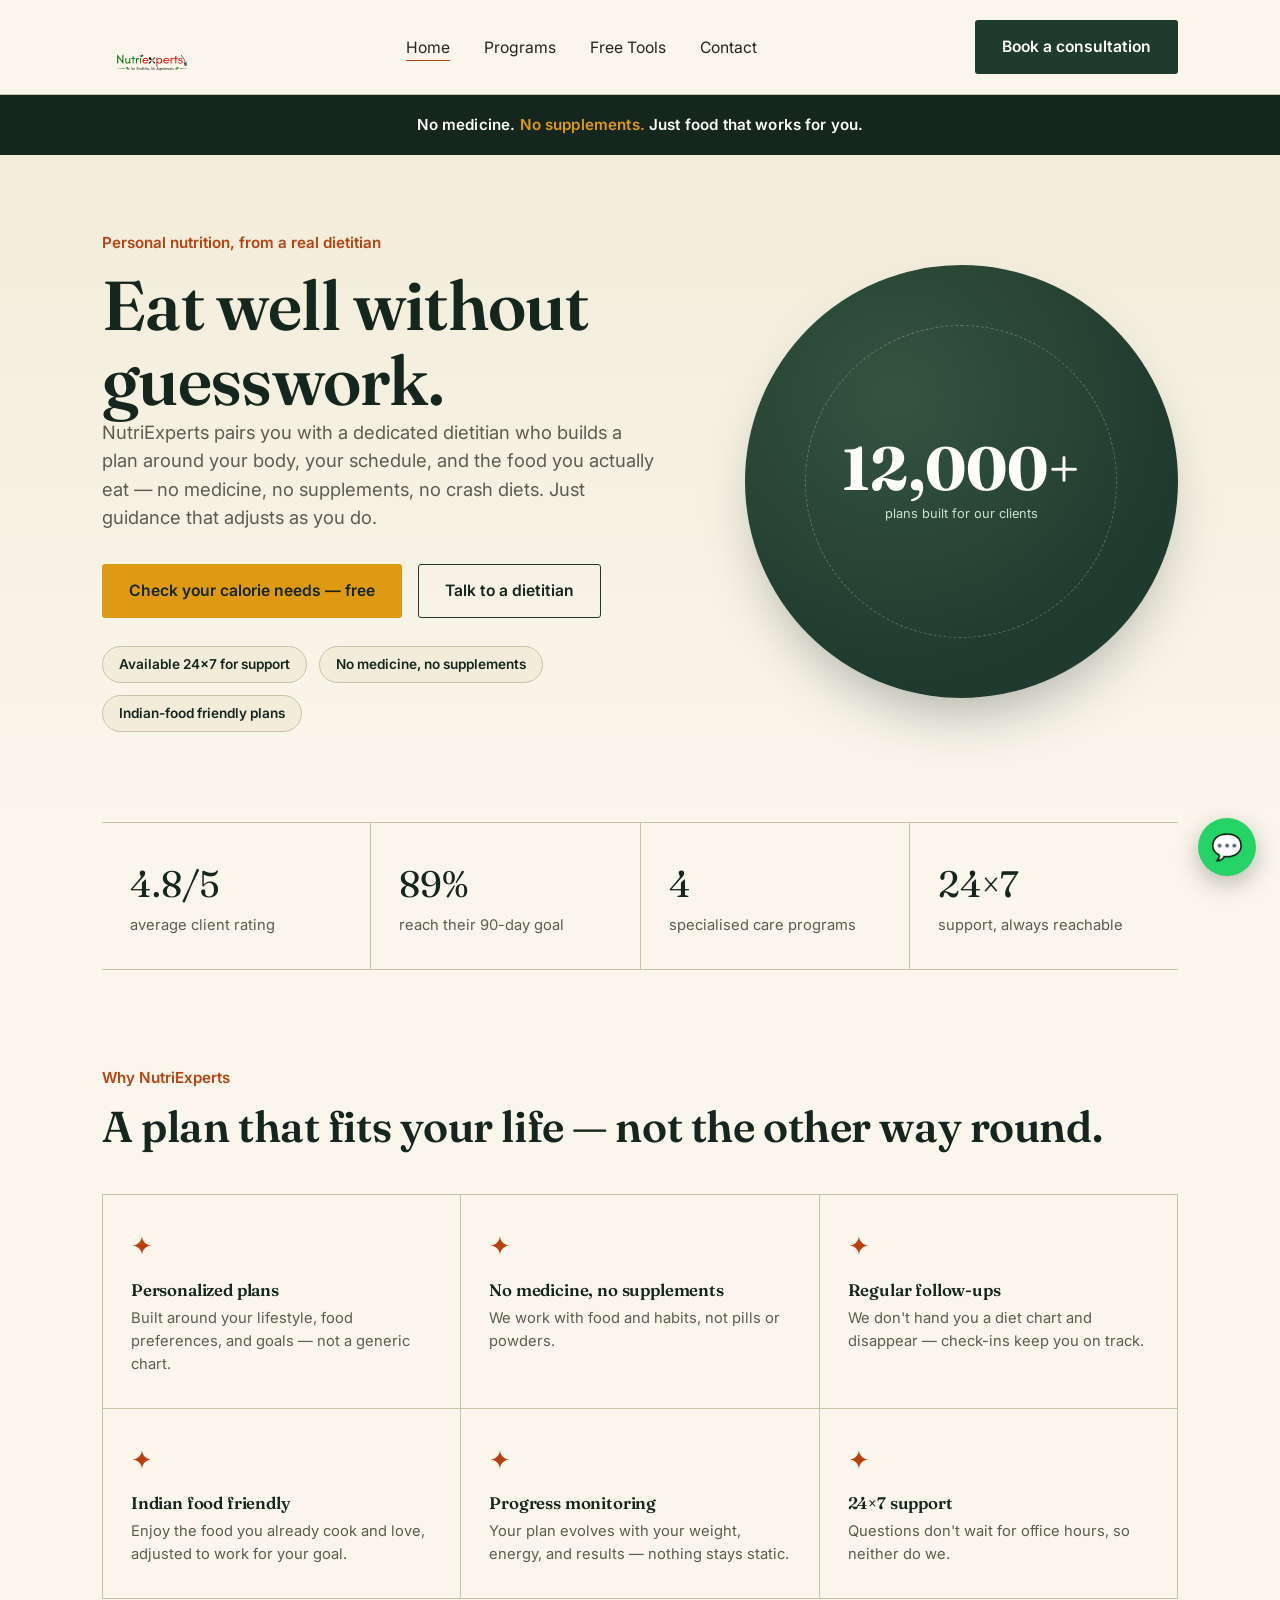
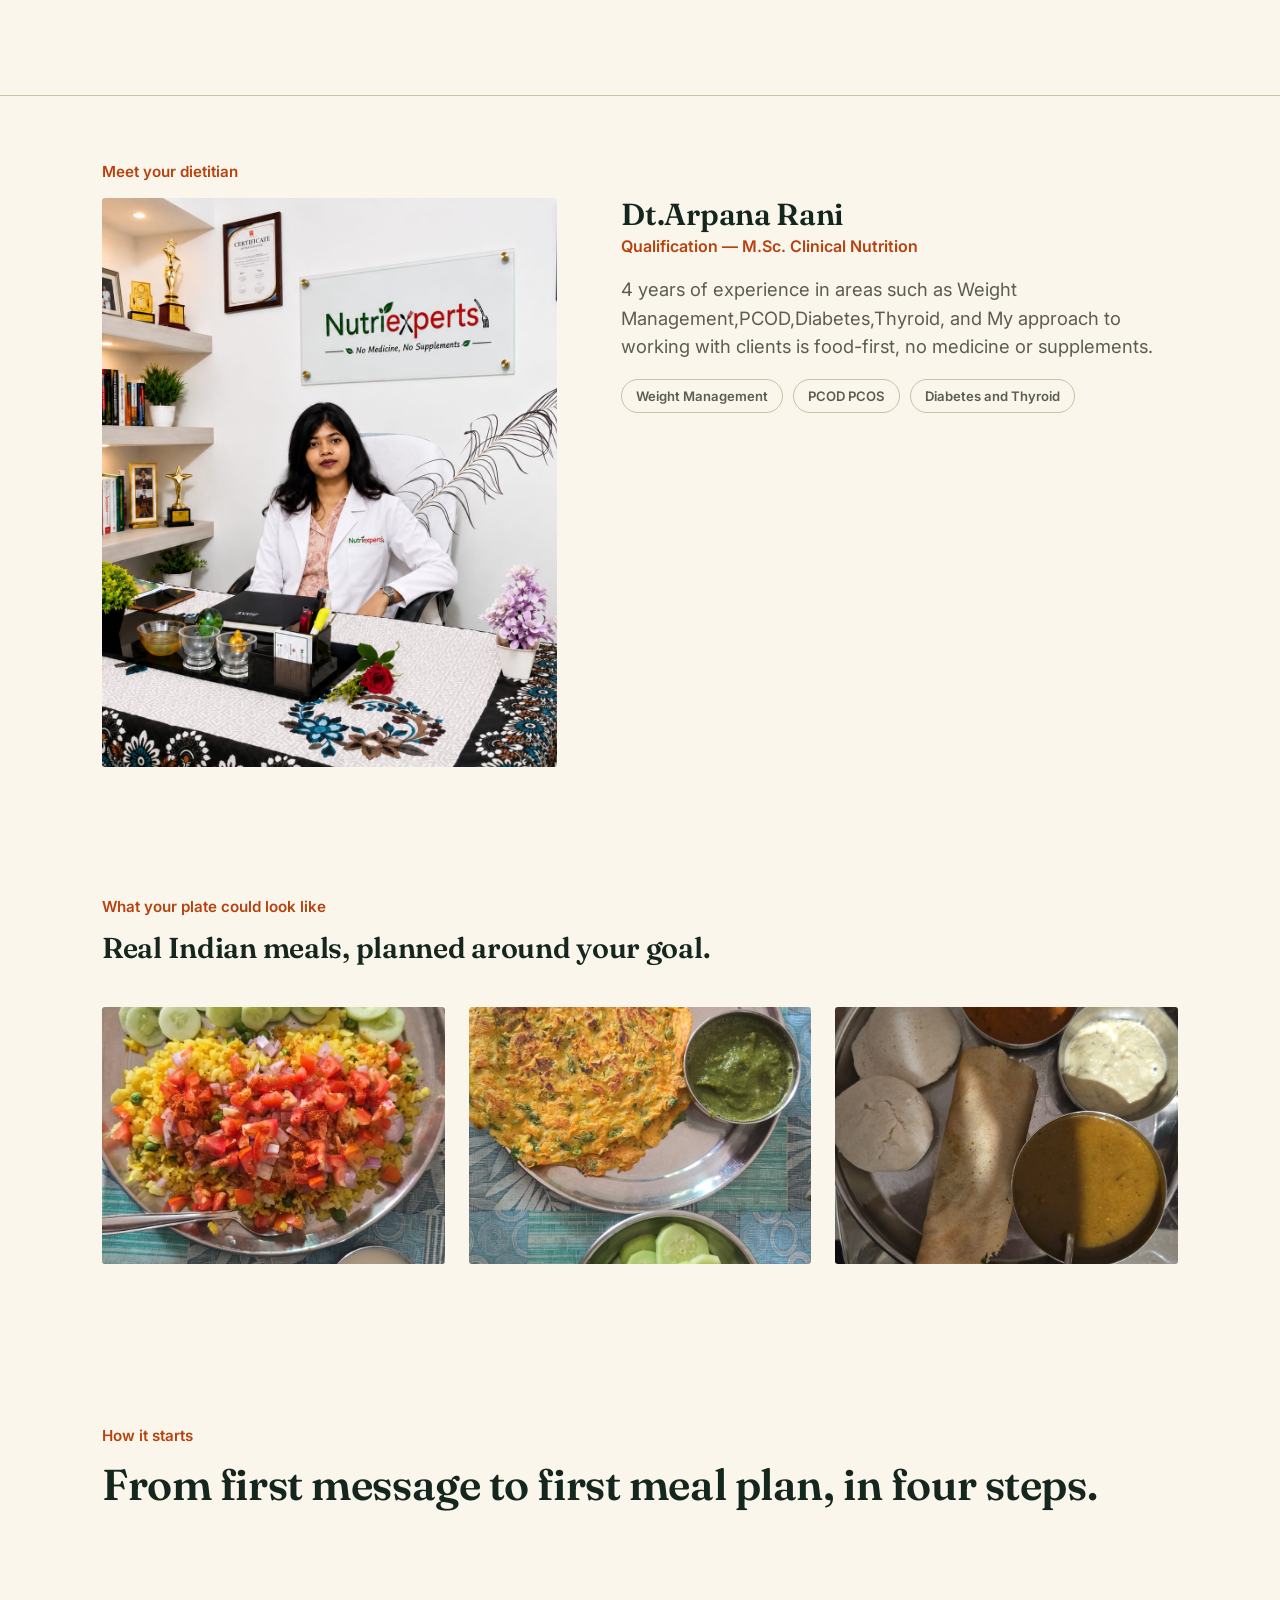
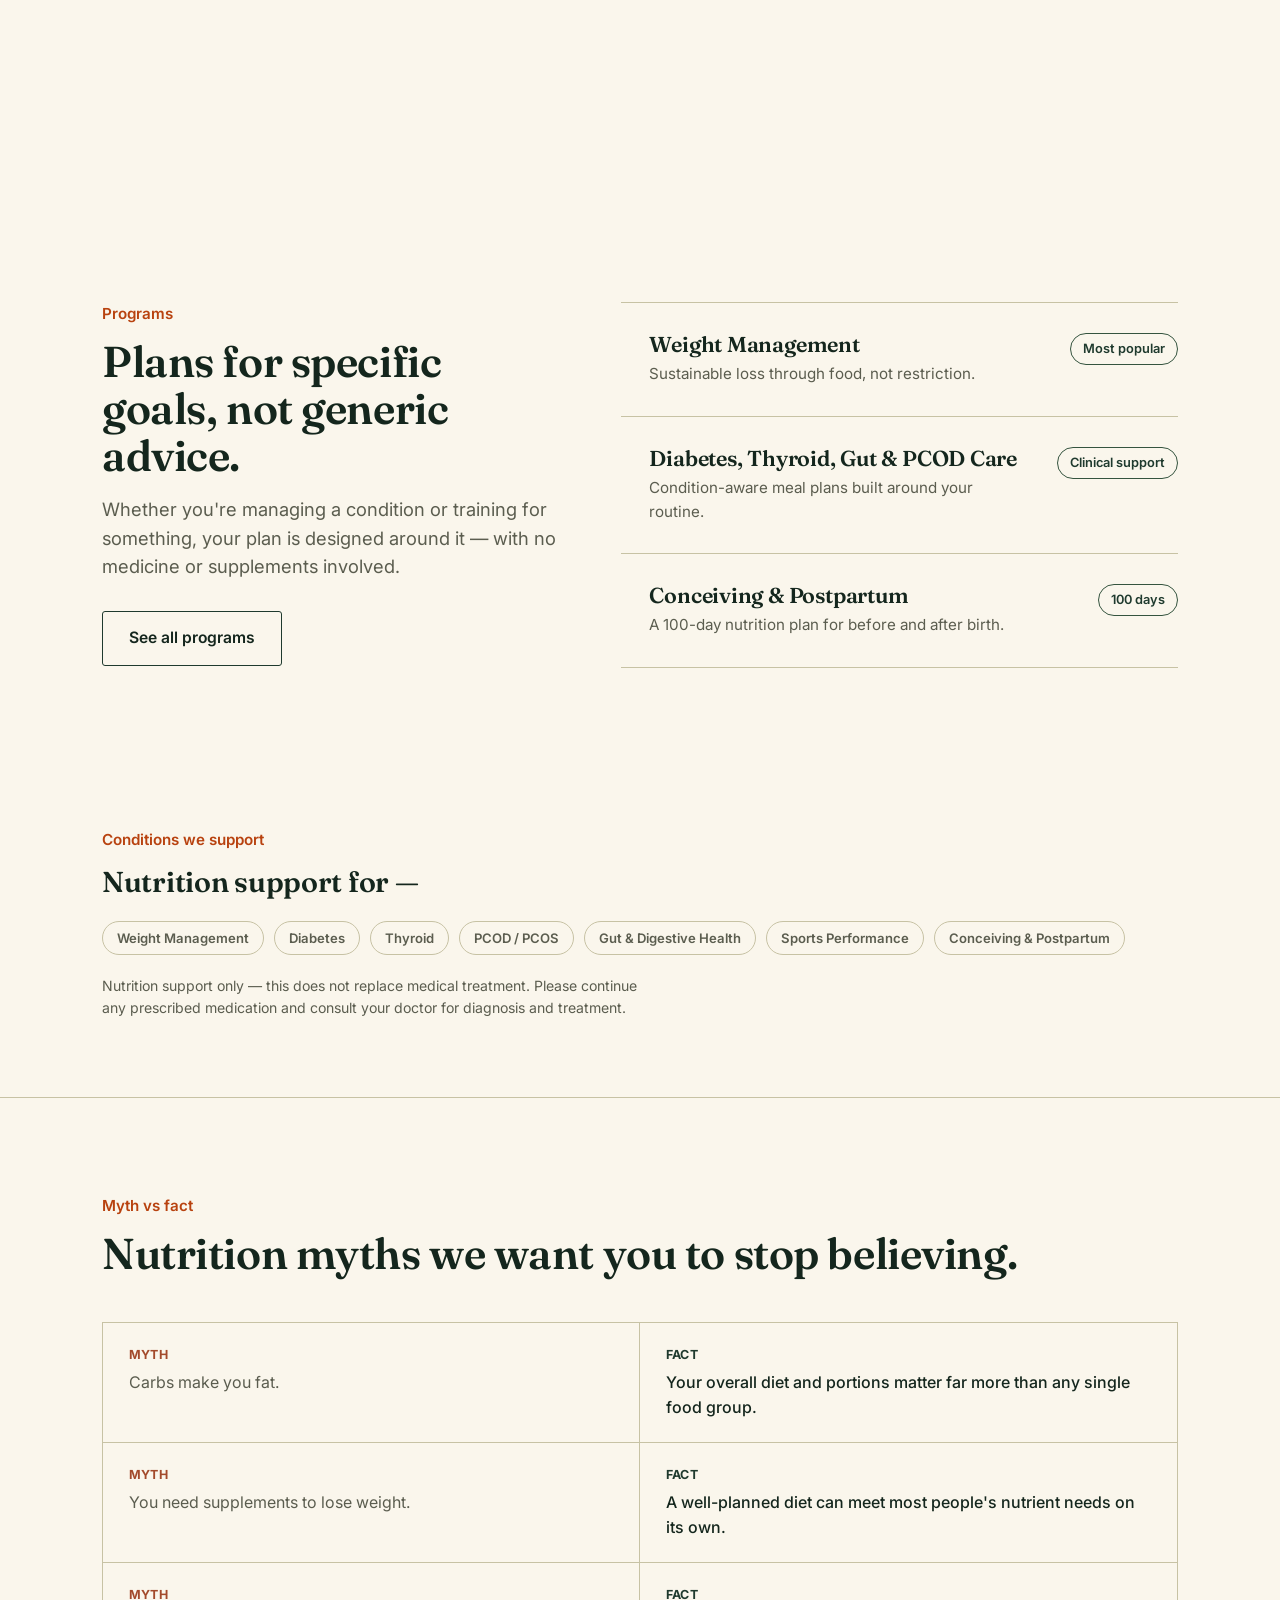
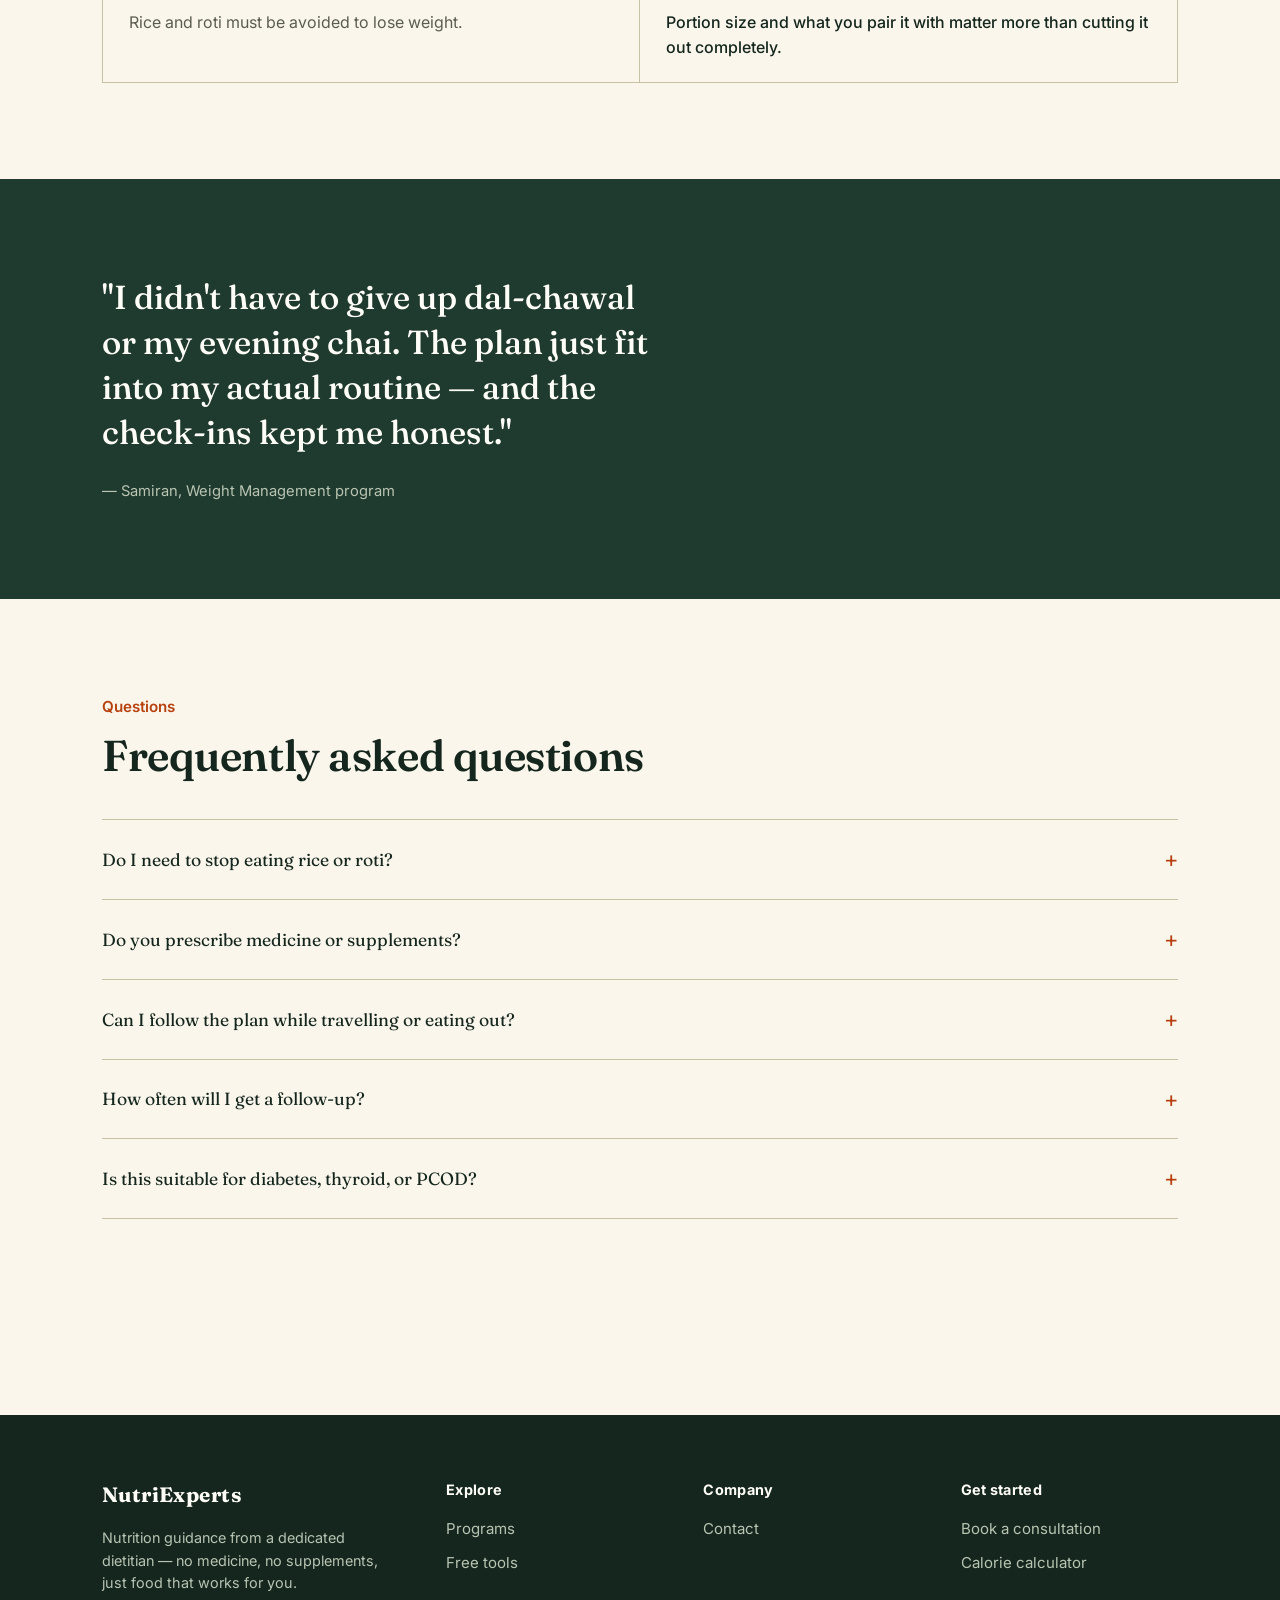
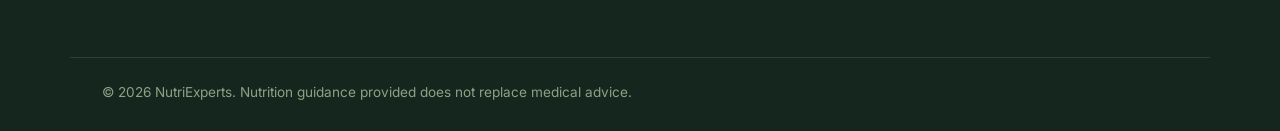
==== commit bf03a5f3: "New Changes" ====
--- a/index.html
+++ b/index.html
@@ -13,7 +13,7 @@
   <nav class="nav">
  
     <a href="index.html" class="logo">
-      <img src="assets/logo.png" alt="Nutriexperts Logo" class="logo-img" style = height:100px;
+      <img src="assets/logo.png" alt="Nutriexperts Logo" class="logo-img"
            data-label="assets/logo.png" data-icon="🥗" data-size="logo"
            onerror="imgFallback(this)">
     </a>
--- a/styles.css
+++ b/styles.css
@@ -125,11 +125,9 @@
   position: sticky;
   top: 0;
   z-index: 40;
-  padding: 5px 30px;
 }
 
 .nav {
-  height: 80px;
   display: flex;
   align-items: center;
   justify-content: space-between;
@@ -144,7 +142,6 @@
   font-weight: 700;
   color: var(--forest-deep);
   text-decoration: none;
-  object-fit: contain;
 }
 .logo span { color: var(--paprika); }
 
@@ -407,8 +404,9 @@
   padding: 36px 34px;
   display: flex;
   flex-direction: column;
-}
-.plan-card.featured { background: var(--white); }
+  box-shadow: inset 0 3px 0 0 transparent;
+}
+.plan-card.featured { box-shadow: inset 0 3px 0 0 var(--marigold); }
 .plan-card .pc-top {
   display: flex;
   align-items: flex-start;
@@ -823,17 +821,30 @@
 .qr-upi-id { font-family: var(--sans); font-weight: 600; color: var(--forest-deep); font-size: 0.95rem; }
 
 /* ---------- Added: nav logo image (replaces the former text wordmark) ---------- */
+/*
+  ===== LOGO SIZE — EASY TO ADJUST =====
+  Change the numbers below to resize your logo. Nothing else about the
+  header/nav (spacing, colors, alignment of other nav items) is affected
+  by these — they only control the logo image's own size.
+*/
+:root {
+  --logo-height: 48px;         /* logo height on desktop/tablet */
+  --logo-height-mobile: 38px;  /* logo height on phones (below 760px wide) */
+  --logo-max-width: 220px;     /* logo will never grow wider than this */
+}
+
 .logo { display: flex; align-items: center; }
 .logo-img {
-  height: 42px;
+  height: var(--logo-height);
   width: auto;
-  max-width: 190px;
+  max-width: var(--logo-max-width);
   object-fit: contain;
+  object-position: left center;
   display: block;
 }
 .placeholder-box.ph-logo {
   flex-direction: row;
-  height: 42px;
+  height: var(--logo-height);
   width: auto;
   min-width: 150px;
   padding: 0 16px;
@@ -845,8 +856,8 @@
 .placeholder-box.ph-logo .ph-sub { display: none; }
 
 @media (max-width: 760px) {
-  .logo-img { height: 34px; max-width: 150px; }
-  .placeholder-box.ph-logo { height: 34px; min-width: 130px; font-size: 0.68rem; }
+  .logo-img { height: var(--logo-height-mobile); max-width: 150px; }
+  .placeholder-box.ph-logo { height: var(--logo-height-mobile); min-width: 130px; font-size: 0.68rem; }
 }
 
 /* ============================================================
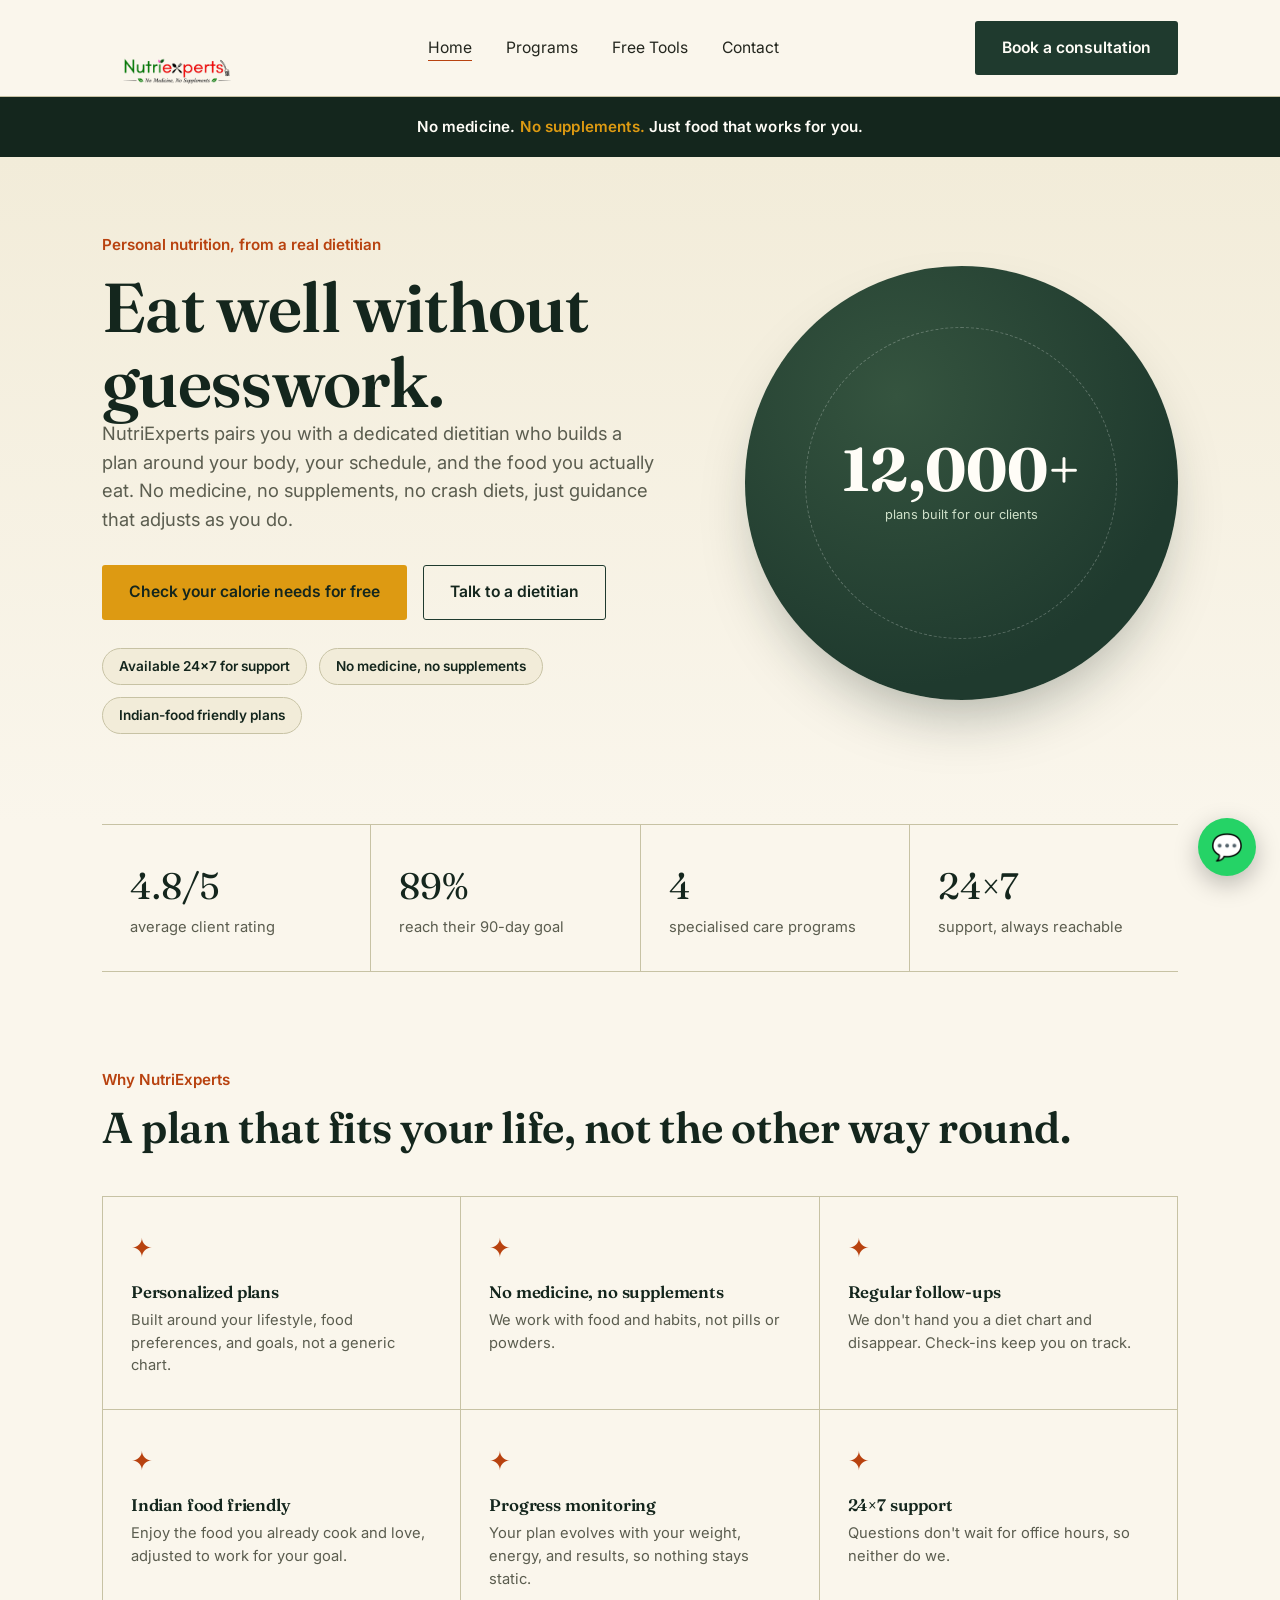
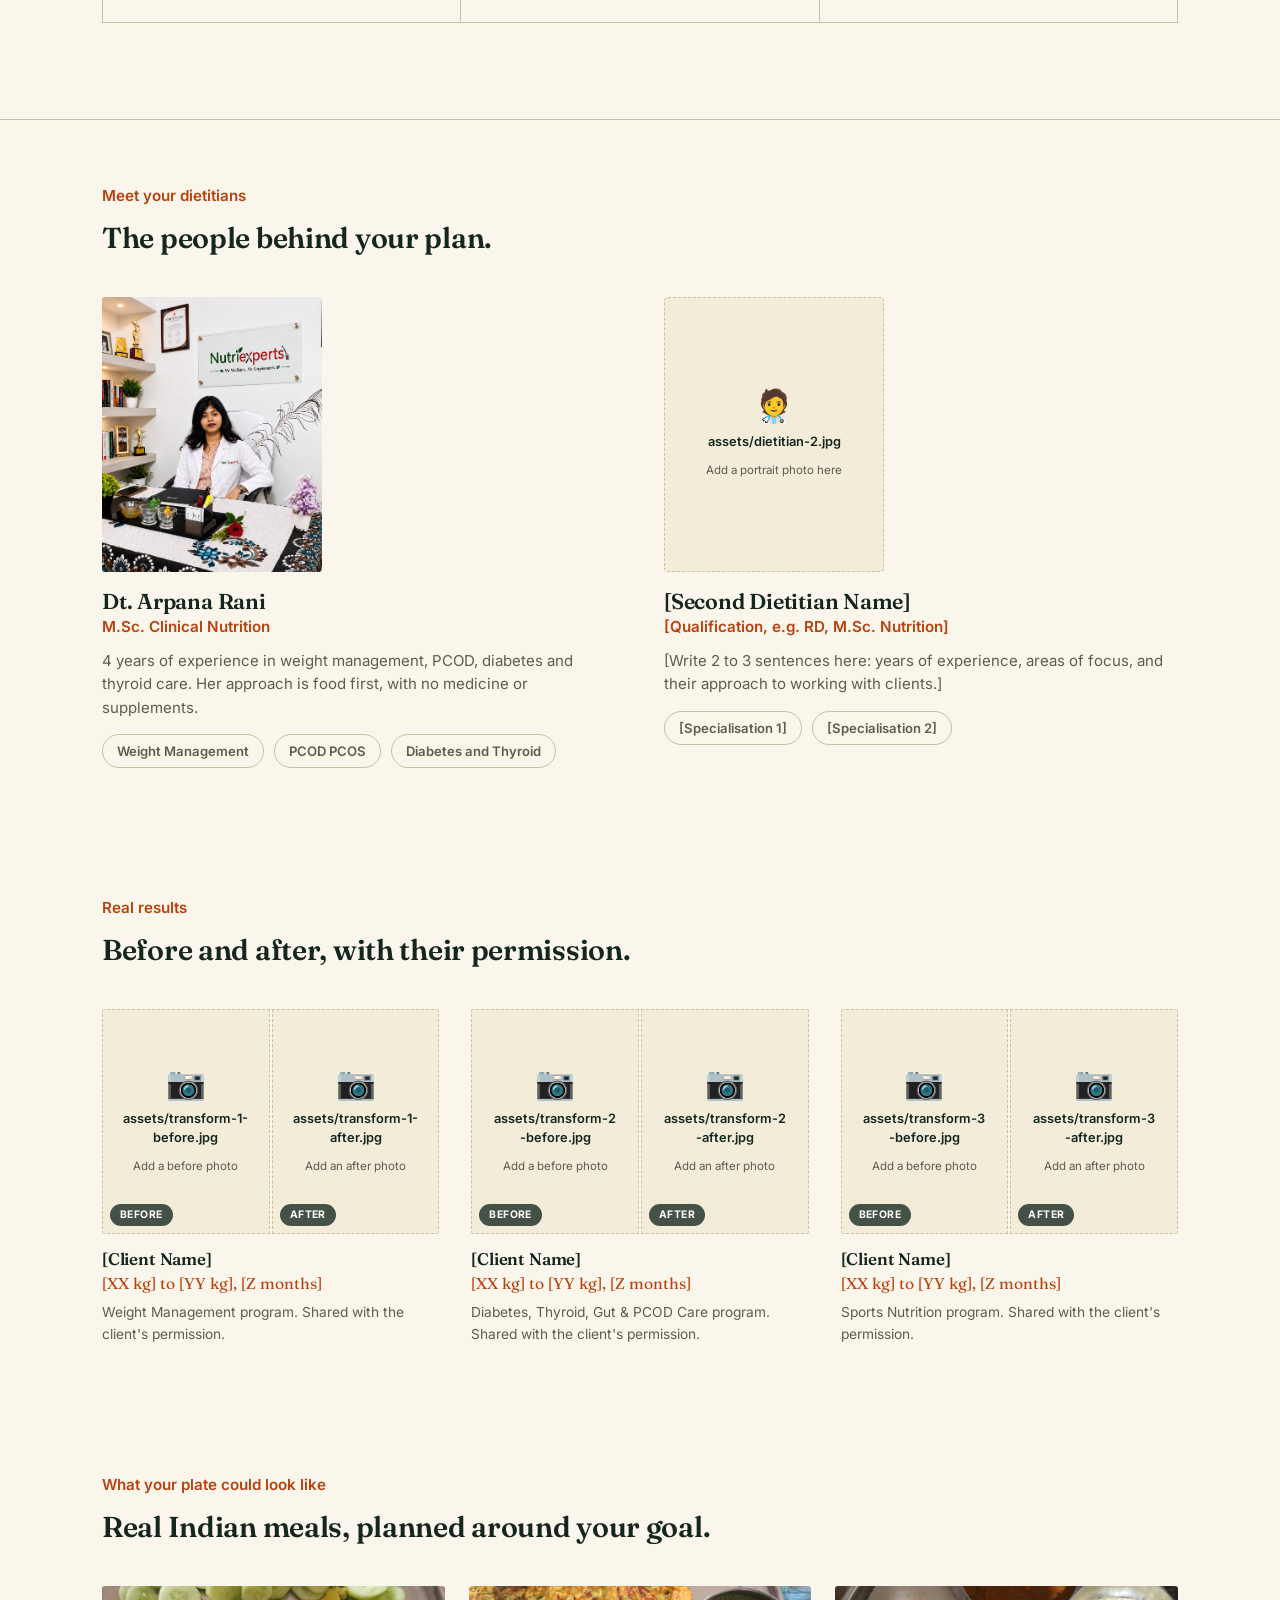
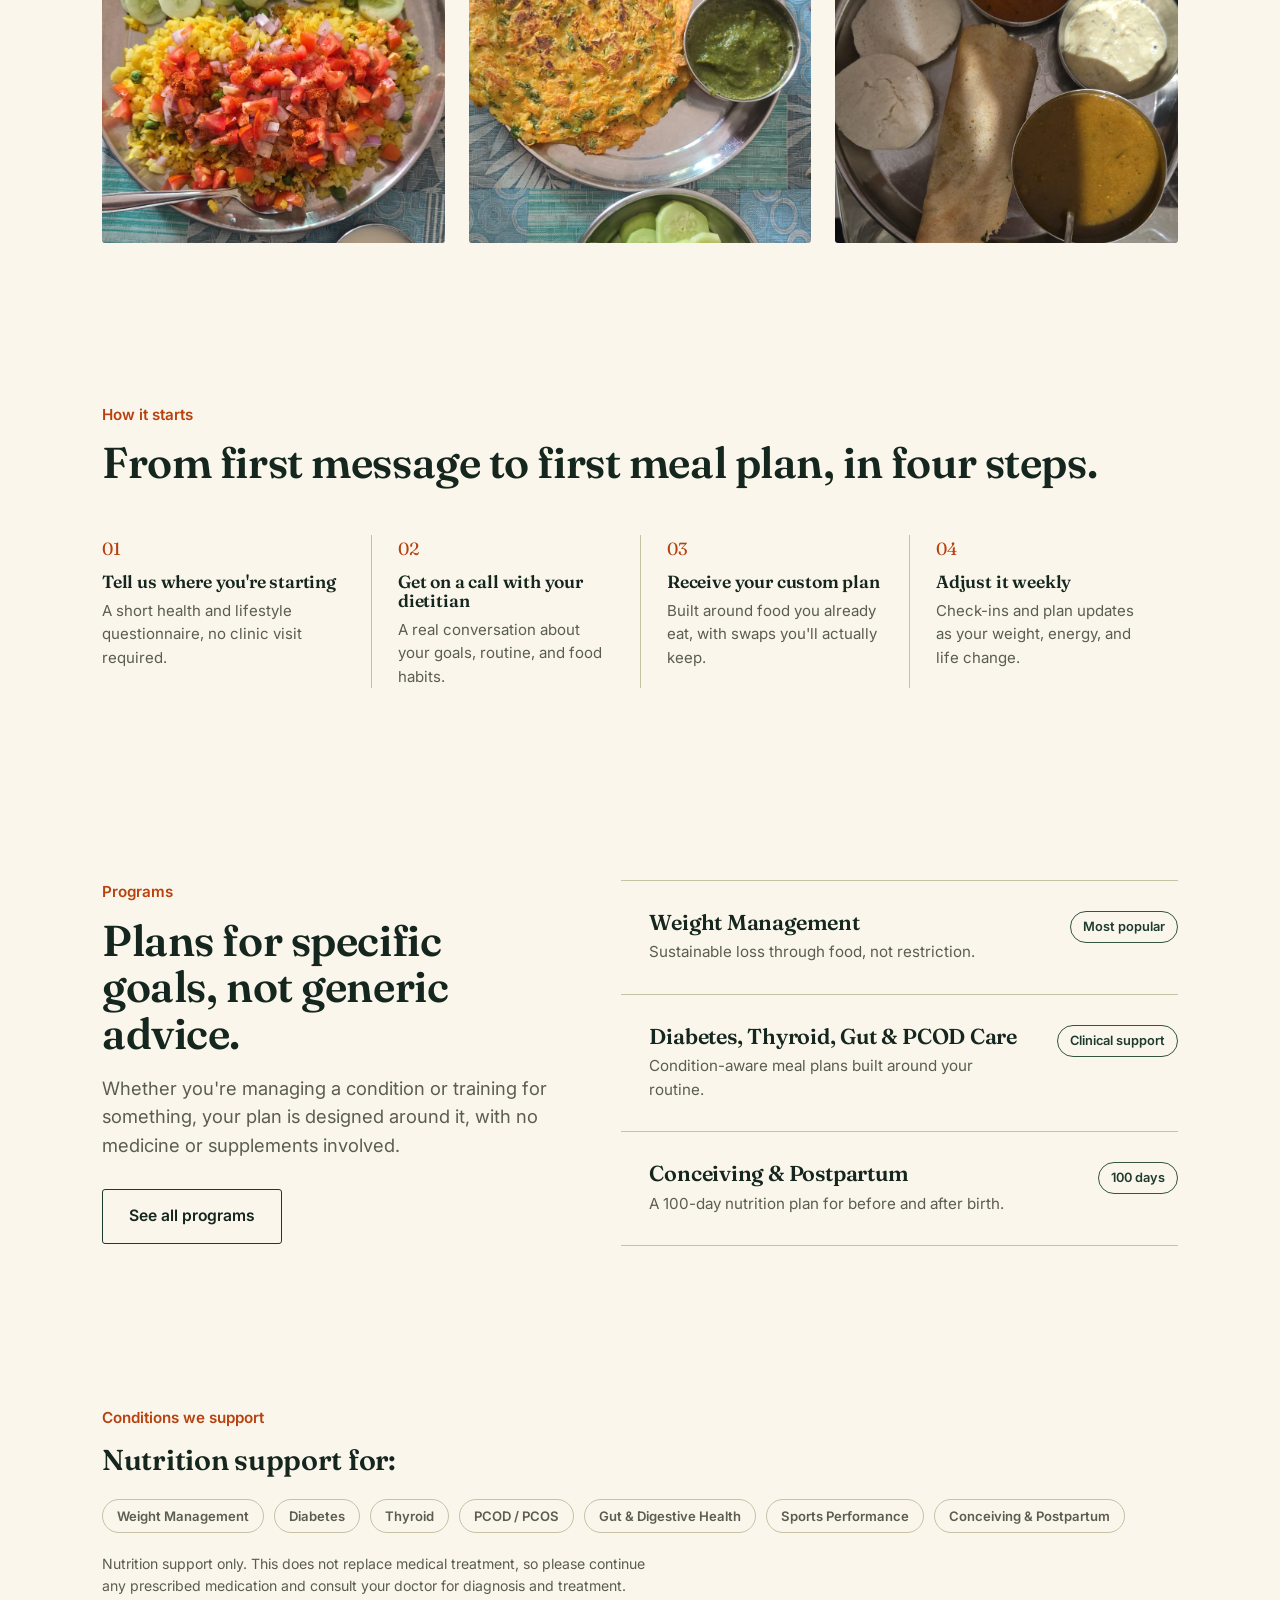
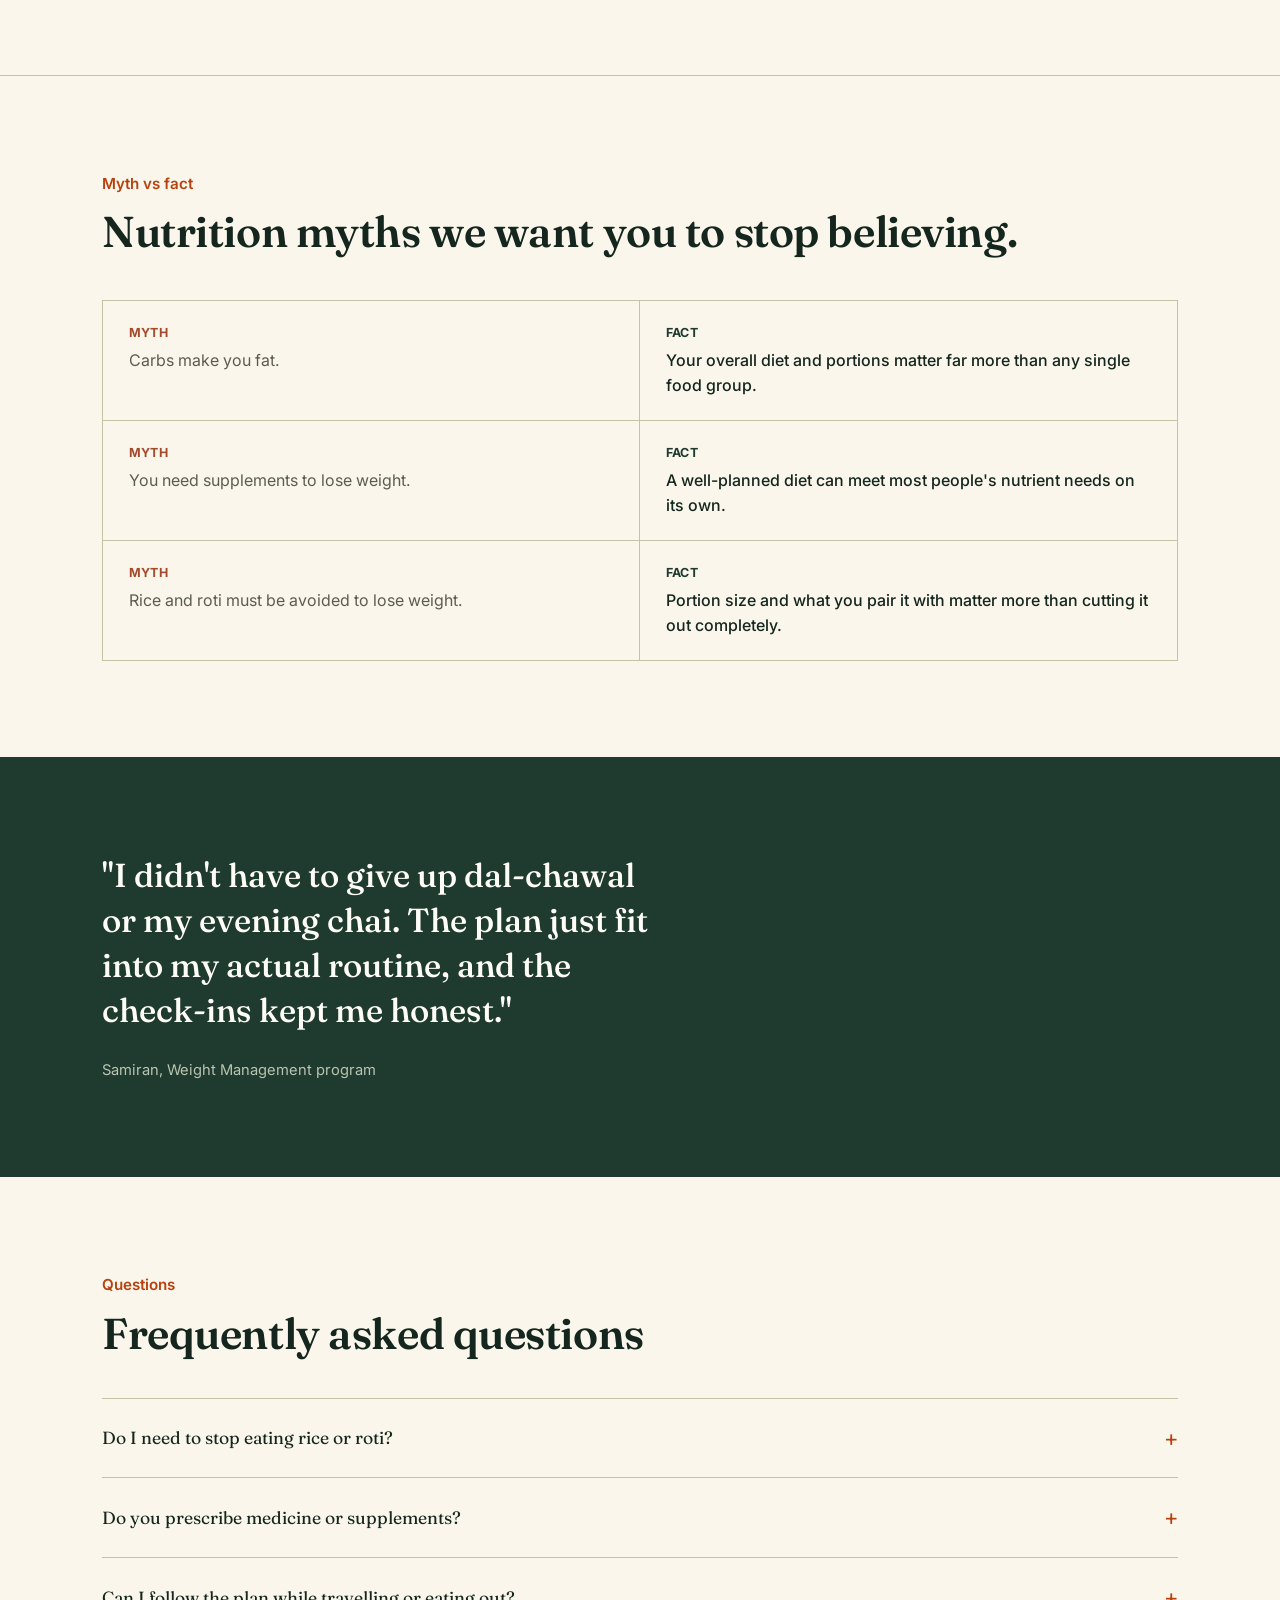
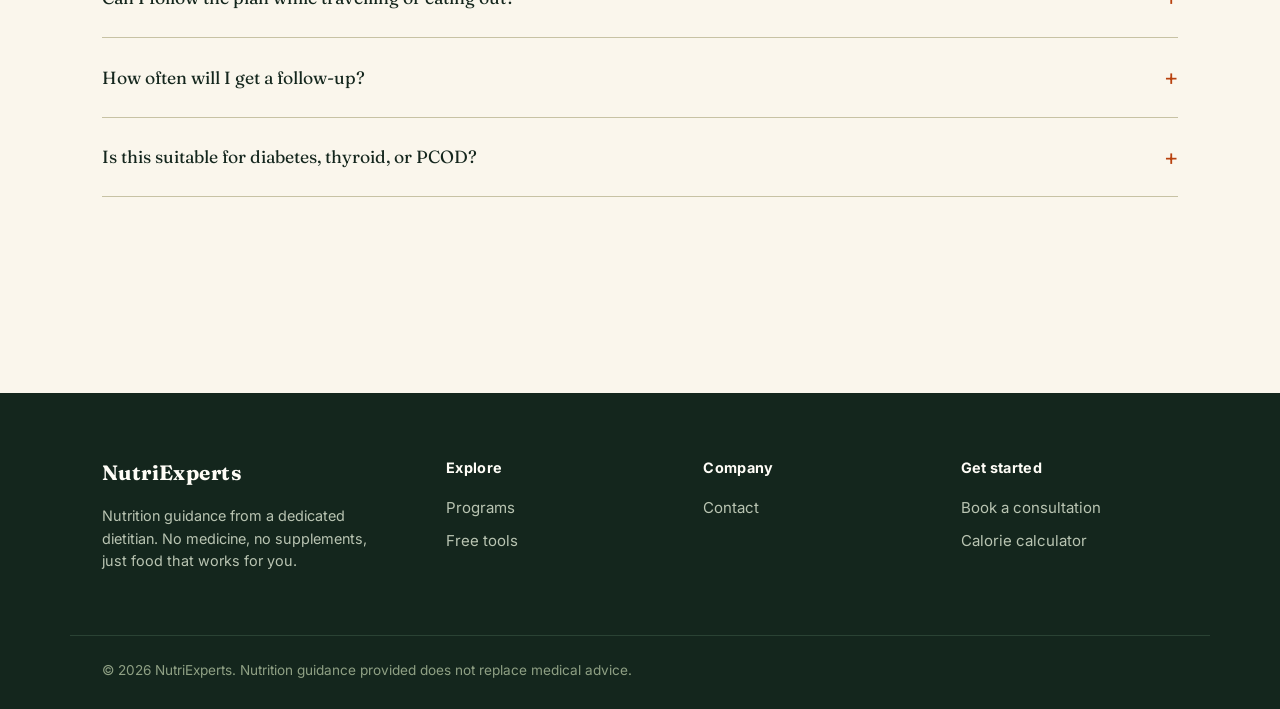
==== commit 2fda4a7f: "Some updates" ====
--- a/index.html
+++ b/index.html
@@ -3,7 +3,7 @@
 <head>
 <meta charset="UTF-8">
 <meta name="viewport" content="width=device-width, initial-scale=1.0">
-<title>NutriExperts — Nutrition guidance from a real dietitian</title>
+<title>NutriExperts | Nutrition guidance from a real dietitian</title>
 <link rel="stylesheet" href="styles.css">
 <script src="script.js"></script>
 </head>
@@ -36,9 +36,9 @@
     <div class="hero-copy">
       <p class="kicker">Personal nutrition, from a real dietitian</p>
       <h1>Eat well without guesswork.</h1>
-      <p class="lede">NutriExperts pairs you with a dedicated dietitian who builds a plan around your body, your schedule, and the food you actually eat — no medicine, no supplements, no crash diets. Just guidance that adjusts as you do.</p>
+      <p class="lede">NutriExperts pairs you with a dedicated dietitian who builds a plan around your body, your schedule, and the food you actually eat. No medicine, no supplements, no crash diets, just guidance that adjusts as you do.</p>
       <div class="btn-row">
-        <a href="calculator.html" class="btn btn-marigold">Check your calorie needs — free</a>
+        <a href="calculator.html" class="btn btn-marigold">Check your calorie needs for free</a>
         <a href="contact.html" class="btn btn-ghost">Talk to a dietitian</a>
       </div>
       <div class="badge-row">
@@ -68,12 +68,12 @@
 <section>
   <div class="wrap">
     <p class="kicker">Why NutriExperts</p>
-    <h2>A plan that fits your life — not the other way round.</h2>
+    <h2>A plan that fits your life, not the other way round.</h2>
     <div class="why-grid reveal-group">
       <div class="why-card reveal">
         <span class="mark">✦</span>
         <h3>Personalized plans</h3>
-        <p>Built around your lifestyle, food preferences, and goals — not a generic chart.</p>
+        <p>Built around your lifestyle, food preferences, and goals, not a generic chart.</p>
       </div>
       <div class="why-card reveal">
         <span class="mark">✦</span>
@@ -83,7 +83,7 @@
       <div class="why-card reveal">
         <span class="mark">✦</span>
         <h3>Regular follow-ups</h3>
-        <p>We don't hand you a diet chart and disappear — check-ins keep you on track.</p>
+        <p>We don't hand you a diet chart and disappear. Check-ins keep you on track.</p>
       </div>
       <div class="why-card reveal">
         <span class="mark">✦</span>
@@ -93,7 +93,7 @@
       <div class="why-card reveal">
         <span class="mark">✦</span>
         <h3>Progress monitoring</h3>
-        <p>Your plan evolves with your weight, energy, and results — nothing stays static.</p>
+        <p>Your plan evolves with your weight, energy, and results, so nothing stays static.</p>
       </div>
       <div class="why-card reveal">
         <span class="mark">✦</span>
@@ -108,30 +108,124 @@
 
 <section class="tight">
   <div class="wrap">
-    <p class="kicker">Meet your dietitian</p>
-    <div class="two-col">
-      <div>
-        <div class="dietitian-photo-wrap reveal">
+    <p class="kicker">Meet your dietitians</p>
+    <h2 style="font-size:1.8rem;">The people behind your plan.</h2>
+    <div class="dietitian-grid reveal-group">
+
+      <div class="dietitian-card reveal">
+        <div class="dietitian-photo-wrap">
           <img src="assets/dietitian.jpg"
-               alt="[Dietitian Name]"
+               alt="Dt. Arpana Rani"
                data-label="assets/dietitian.jpg"
                data-icon="🧑‍⚕️"
                data-sub="Add a portrait photo here"
                onerror="imgFallback(this)">
         </div>
-      </div>
-      <div>
-        <h2 style="font-size:1.9rem;">Dt.Arpana Rani</h2>
-        <p style="color:var(--paprika); font-weight:600; margin-top:4px;">Qualification —  M.Sc. Clinical Nutrition</p>
-        <p class="lede" style="margin-top:16px;">4 years of experience in areas such as Weight Management,PCOD,Diabetes,Thyroid, and My approach to working with clients is food-first, no medicine or supplements.</p>
+        <h3>Dt. Arpana Rani</h3>
+        <p class="dietitian-role">M.Sc. Clinical Nutrition</p>
+        <p>4 years of experience in weight management, PCOD, diabetes and thyroid care. Her approach is food first, with no medicine or supplements.</p>
         <div class="tag-list" style="margin-top:8px;">
-         
           <span class="tag">Weight Management</span>
           <span class="tag">PCOD PCOS</span>
           <span class="tag">Diabetes and Thyroid</span>
-        
-        </div>
-      </div>
+        </div>
+      </div>
+
+      <!--
+        SECOND DIETITIAN: Replace the bracketed placeholder text below
+        (name, qualification, experience, bio, specialisations) with the
+        real details, and add a portrait photo named "dietitian-2.jpg"
+        inside the "assets" folder next to this file.
+      -->
+      <div class="dietitian-card reveal">
+        <div class="dietitian-photo-wrap">
+          <img src="assets/dietitian-2.jpg"
+               alt="[Second Dietitian Name]"
+               data-label="assets/dietitian-2.jpg"
+               data-icon="🧑‍⚕️"
+               data-sub="Add a portrait photo here"
+               onerror="imgFallback(this)">
+        </div>
+        <h3>[Second Dietitian Name]</h3>
+        <p class="dietitian-role">[Qualification, e.g. RD, M.Sc. Nutrition]</p>
+        <p>[Write 2 to 3 sentences here: years of experience, areas of focus, and their approach to working with clients.]</p>
+        <div class="tag-list" style="margin-top:8px;">
+          <span class="tag">[Specialisation 1]</span>
+          <span class="tag">[Specialisation 2]</span>
+        </div>
+      </div>
+
+    </div>
+  </div>
+</section>
+
+<!--
+  ===== BEFORE & AFTER CLIENT RESULTS =====
+  Only publish real results from clients who have agreed to be featured.
+  For each card: replace the bracketed name and numbers, and add two photo
+  files inside the "assets" folder using the filenames already referenced
+  below (e.g. transform-1-before.jpg, transform-1-after.jpg).
+-->
+<section class="tight">
+  <div class="wrap">
+    <p class="kicker">Real results</p>
+    <h2 style="font-size:1.8rem;">Before and after, with their permission.</h2>
+    <div class="transform-grid reveal-group">
+
+      <div class="transform-card reveal">
+        <div class="transform-images">
+          <div class="ta-img">
+            <span class="ta-label">Before</span>
+            <img src="assets/transform-1-before.jpg" alt="[Client name] before" data-label="assets/transform-1-before.jpg" data-icon="📷" data-sub="Add a before photo" onerror="imgFallback(this)">
+          </div>
+          <div class="ta-img">
+            <span class="ta-label">After</span>
+            <img src="assets/transform-1-after.jpg" alt="[Client name] after" data-label="assets/transform-1-after.jpg" data-icon="📷" data-sub="Add an after photo" onerror="imgFallback(this)">
+          </div>
+        </div>
+        <div class="transform-meta">
+          <h3>[Client Name]</h3>
+          <p class="result">[XX kg] to [YY kg], [Z months]</p>
+          <p class="note">Weight Management program. Shared with the client's permission.</p>
+        </div>
+      </div>
+
+      <div class="transform-card reveal">
+        <div class="transform-images">
+          <div class="ta-img">
+            <span class="ta-label">Before</span>
+            <img src="assets/transform-2-before.jpg" alt="[Client name] before" data-label="assets/transform-2-before.jpg" data-icon="📷" data-sub="Add a before photo" onerror="imgFallback(this)">
+          </div>
+          <div class="ta-img">
+            <span class="ta-label">After</span>
+            <img src="assets/transform-2-after.jpg" alt="[Client name] after" data-label="assets/transform-2-after.jpg" data-icon="📷" data-sub="Add an after photo" onerror="imgFallback(this)">
+          </div>
+        </div>
+        <div class="transform-meta">
+          <h3>[Client Name]</h3>
+          <p class="result">[XX kg] to [YY kg], [Z months]</p>
+          <p class="note">Diabetes, Thyroid, Gut &amp; PCOD Care program. Shared with the client's permission.</p>
+        </div>
+      </div>
+
+      <div class="transform-card reveal">
+        <div class="transform-images">
+          <div class="ta-img">
+            <span class="ta-label">Before</span>
+            <img src="assets/transform-3-before.jpg" alt="[Client name] before" data-label="assets/transform-3-before.jpg" data-icon="📷" data-sub="Add a before photo" onerror="imgFallback(this)">
+          </div>
+          <div class="ta-img">
+            <span class="ta-label">After</span>
+            <img src="assets/transform-3-after.jpg" alt="[Client name] after" data-label="assets/transform-3-after.jpg" data-icon="📷" data-sub="Add an after photo" onerror="imgFallback(this)">
+          </div>
+        </div>
+        <div class="transform-meta">
+          <h3>[Client Name]</h3>
+          <p class="result">[XX kg] to [YY kg], [Z months]</p>
+          <p class="note">Sports Nutrition program. Shared with the client's permission.</p>
+        </div>
+      </div>
+
     </div>
   </div>
 </section>
@@ -143,13 +237,14 @@
     <h2 style="font-size:1.8rem;">Real Indian meals, planned around your goal.</h2>
     <div class="food-grid reveal-group">
         <div class="food-item reveal">
-          <img src="assets/food-1.jpg" alt="[Meal 1 name]" data-label="images/food-1.jpg" data-icon="🍛" data-sub="Add a meal photo" onerror="imgFallback(this)">
+          <img src="assets/food-1.jpg" alt="[Meal 1 name]" data-label="assets/food-1.jpg" data-icon="🍛" data-sub="Add a meal photo" onerror="imgFallback(this)">
         </div>
         <div class="food-item reveal">
-          <img src="assets/food-2.jpg" alt="[Meal 2 name]" data-label="images/food-2.jpg" data-icon="🥗" data-sub="Add a meal photo" onerror="imgFallback(this)">
+          <img src="assets/food-2.jpg" alt="[Meal 2 name]" data-label="assets/food-2.jpg" data-icon="🥗" data-sub="Add a meal photo" onerror="imgFallback(this)">
         </div>
         <div class="food-item reveal">
-          <img src="assets/food-3.jpg" alt="[Meal 3 name]" data-label="images/food-3.jpg" data-icon="🍲" data-sub="Add a meal photo" onerror="imgFallback(this)">
+          <img src="assets/food-3.jpg" alt="[Meal 3 name]" data-label="assets/food-3.jpg" data-icon="🍲" data-sub="Add a meal photo" onerror="imgFallback(this)">
+        </div>
     </div>
   </div>
 </section>
@@ -162,7 +257,7 @@
       <div class="step reveal">
         <div class="n">01</div>
         <h3>Tell us where you're starting</h3>
-        <p>A short health and lifestyle questionnaire — no clinic visit required.</p>
+        <p>A short health and lifestyle questionnaire, no clinic visit required.</p>
       </div>
       <div class="step reveal">
         <div class="n">02</div>
@@ -189,7 +284,7 @@
       <div>
         <p class="kicker">Programs</p>
         <h2>Plans for specific goals, not generic advice.</h2>
-        <p class="lede" style="margin-top:16px;">Whether you're managing a condition or training for something, your plan is designed around it — with no medicine or supplements involved.</p>
+        <p class="lede" style="margin-top:16px;">Whether you're managing a condition or training for something, your plan is designed around it, with no medicine or supplements involved.</p>
         <a href="programs.html" class="btn btn-ghost" style="margin-top:12px;">See all programs</a>
       </div>
       <div>
@@ -218,7 +313,7 @@
 <section class="tight">
   <div class="wrap">
     <p class="kicker">Conditions we support</p>
-    <h2 style="font-size:1.8rem;">Nutrition support for —</h2>
+    <h2 style="font-size:1.8rem;">Nutrition support for:</h2>
     <div class="tag-list" style="margin-top:24px;">
       <span class="tag">Weight Management</span>
       <span class="tag">Diabetes</span>
@@ -228,7 +323,7 @@
       <span class="tag">Sports Performance</span>
       <span class="tag">Conceiving &amp; Postpartum</span>
     </div>
-    <p style="margin-top:20px; font-size:0.88rem; color:var(--ink-soft);">Nutrition support only — this does not replace medical treatment. Please continue any prescribed medication and consult your doctor for diagnosis and treatment.</p>
+    <p style="margin-top:20px; font-size:0.88rem; color:var(--ink-soft);">Nutrition support only. This does not replace medical treatment, so please continue any prescribed medication and consult your doctor for diagnosis and treatment.</p>
   </div>
 </section>
 
@@ -257,8 +352,8 @@
 
 <section class="quote-strip">
   <div class="wrap">
-    <blockquote class="reveal">"I didn't have to give up dal-chawal or my evening chai. The plan just fit into my actual routine — and the check-ins kept me honest."</blockquote>
-    <cite>— Samiran, Weight Management program</cite>
+    <blockquote class="reveal">"I didn't have to give up dal-chawal or my evening chai. The plan just fit into my actual routine, and the check-ins kept me honest."</blockquote>
+    <cite>Samiran, Weight Management program</cite>
   </div>
 </section>
 
@@ -273,7 +368,7 @@
       </details>
       <details class="faq-item reveal">
         <summary>Do you prescribe medicine or supplements?</summary>
-        <p>No — NutriExperts is food and habit based. No medicine, no supplements. If you're on prescribed medication, keep taking it and stay in touch with your doctor.</p>
+        <p>No, NutriExperts is food and habit based. No medicine, no supplements. If you're on prescribed medication, keep taking it and stay in touch with your doctor.</p>
       </details>
       <details class="faq-item reveal">
         <summary>Can I follow the plan while travelling or eating out?</summary>
@@ -285,7 +380,7 @@
       </details>
       <details class="faq-item reveal">
         <summary>Is this suitable for diabetes, thyroid, or PCOD?</summary>
-        <p>Yes — we offer a dedicated Diabetes, Thyroid, Gut &amp; PCOD Care program. It works alongside your doctor's treatment, not instead of it.</p>
+        <p>Yes, we offer a dedicated Diabetes, Thyroid, Gut &amp; PCOD Care program. It works alongside your doctor's treatment, not instead of it.</p>
       </details>
     </div>
   </div>
@@ -295,7 +390,7 @@
   <div class="wrap">
     <div>
       <h4 style="font-family: var(--serif); font-size:1.3rem; color:var(--white);">NutriExperts</h4>
-      <p style="color:#b9c4b2; font-size:0.9rem; max-width:32ch;">Nutrition guidance from a dedicated dietitian — no medicine, no supplements, just food that works for you.</p>
+      <p style="color:#b9c4b2; font-size:0.9rem; max-width:32ch;">Nutrition guidance from a dedicated dietitian. No medicine, no supplements, just food that works for you.</p>
     </div>
     <div>
       <h4>Explore</h4>
--- a/styles.css
+++ b/styles.css
@@ -127,11 +127,28 @@
   z-index: 40;
 }
 
+/*
+  ===== HEADER HEIGHT — kept fixed on purpose =====
+  The nav bar has a fixed height (--nav-height) instead of sizing itself
+  around its content. This means the logo below can be made larger or
+  smaller without ever changing the height of the header/nav bar itself.
+  If you increase --logo-height a lot, keep it a bit smaller than
+  --nav-height so it doesn't visually poke out of the header.
+*/
+:root {
+  --nav-height: 96px;         /* fixed header height on desktop/tablet */
+  --nav-height-mobile: 76px;  /* fixed header height on phones */
+  --logo-height: 72px;         /* logo height on desktop/tablet */
+  --logo-height-mobile: 52px;  /* logo height on phones (below 760px wide) */
+  --logo-max-width: 240px;     /* logo will never grow wider than this */
+}
+
 .nav {
   display: flex;
   align-items: center;
   justify-content: space-between;
-  padding: 20px 32px;
+  height: var(--nav-height);
+  padding: 0 32px;
   max-width: 1140px;
   margin: 0 auto;
 }
@@ -778,6 +795,14 @@
 }
 .lead-capture p.hint { font-size: 0.85rem; color: var(--ink-soft); margin-bottom: 14px; }
 
+.or-divider {
+  text-align: center;
+  font-family: var(--sans);
+  font-size: 0.8rem;
+  color: var(--ink-soft);
+  margin: 14px 0;
+}
+
 /* ---------- Added: placeholder boxes for real photos/QR (see HTML comments) ---------- */
 .placeholder-box {
   display: flex;
@@ -804,6 +829,66 @@
 .dietitian-photo-wrap { aspect-ratio: 4/5; width: 100%; border-radius: 3px; overflow: hidden; }
 .dietitian-photo-wrap img { width: 100%; height: 100%; object-fit: cover; }
 
+/* ---------- Added: multiple dietitian profiles ---------- */
+.dietitian-grid {
+  display: grid;
+  grid-template-columns: 1fr 1fr;
+  gap: 48px;
+  margin-top: 44px;
+}
+.dietitian-card .dietitian-photo-wrap { max-width: 220px; }
+.dietitian-card h3 { margin-top: 18px; margin-bottom: 2px; }
+.dietitian-role { color: var(--paprika); font-weight: 600; margin: 0 0 10px; font-size: 0.95rem; }
+.dietitian-card p:not(.dietitian-role) { font-size: 0.94rem; color: var(--ink-soft); }
+@media (max-width: 760px) {
+  .dietitian-grid { grid-template-columns: 1fr; gap: 36px; }
+}
+
+/* ---------- Added: before/after client results ---------- */
+.transform-grid {
+  display: grid;
+  grid-template-columns: repeat(3, 1fr);
+  gap: 32px;
+  margin-top: 44px;
+}
+.transform-images {
+  display: flex;
+  gap: 2px;
+  aspect-ratio: 3/2;
+  border-radius: 3px;
+  overflow: hidden;
+}
+.transform-images .ta-img { flex: 1; position: relative; }
+.transform-images .ta-img img { width: 100%; height: 100%; object-fit: cover; }
+.transform-images .ta-img .placeholder-box { border-radius: 0; }
+.ta-label {
+  position: absolute;
+  bottom: 8px;
+  left: 8px;
+  background: rgba(20,38,29,0.78);
+  color: var(--white);
+  font-family: var(--sans);
+  font-size: 0.65rem;
+  font-weight: 700;
+  letter-spacing: 0.04em;
+  text-transform: uppercase;
+  padding: 3px 10px;
+  border-radius: 12px;
+  z-index: 2;
+}
+.transform-meta { margin-top: 16px; }
+.transform-meta h3 { font-size: 1.05rem; margin-bottom: 4px; }
+.transform-meta .result {
+  font-family: var(--serif);
+  color: var(--paprika);
+  font-size: 0.98rem;
+  margin: 0 0 6px;
+}
+.transform-meta p.note { font-size: 0.86rem; color: var(--ink-soft); margin: 0; }
+
+@media (max-width: 860px) { .transform-grid { grid-template-columns: 1fr 1fr; } }
+@media (max-width: 560px) { .transform-grid { grid-template-columns: 1fr; } }
+
 .food-grid {
   display: grid;
   grid-template-columns: repeat(3, 1fr);
@@ -821,18 +906,6 @@
 .qr-upi-id { font-family: var(--sans); font-weight: 600; color: var(--forest-deep); font-size: 0.95rem; }
 
 /* ---------- Added: nav logo image (replaces the former text wordmark) ---------- */
-/*
-  ===== LOGO SIZE — EASY TO ADJUST =====
-  Change the numbers below to resize your logo. Nothing else about the
-  header/nav (spacing, colors, alignment of other nav items) is affected
-  by these — they only control the logo image's own size.
-*/
-:root {
-  --logo-height: 48px;         /* logo height on desktop/tablet */
-  --logo-height-mobile: 38px;  /* logo height on phones (below 760px wide) */
-  --logo-max-width: 220px;     /* logo will never grow wider than this */
-}
-
 .logo { display: flex; align-items: center; }
 .logo-img {
   height: var(--logo-height);
@@ -856,6 +929,7 @@
 .placeholder-box.ph-logo .ph-sub { display: none; }
 
 @media (max-width: 760px) {
+  .nav { height: var(--nav-height-mobile); }
   .logo-img { height: var(--logo-height-mobile); max-width: 150px; }
   .placeholder-box.ph-logo { height: var(--logo-height-mobile); min-width: 130px; font-size: 0.68rem; }
 }
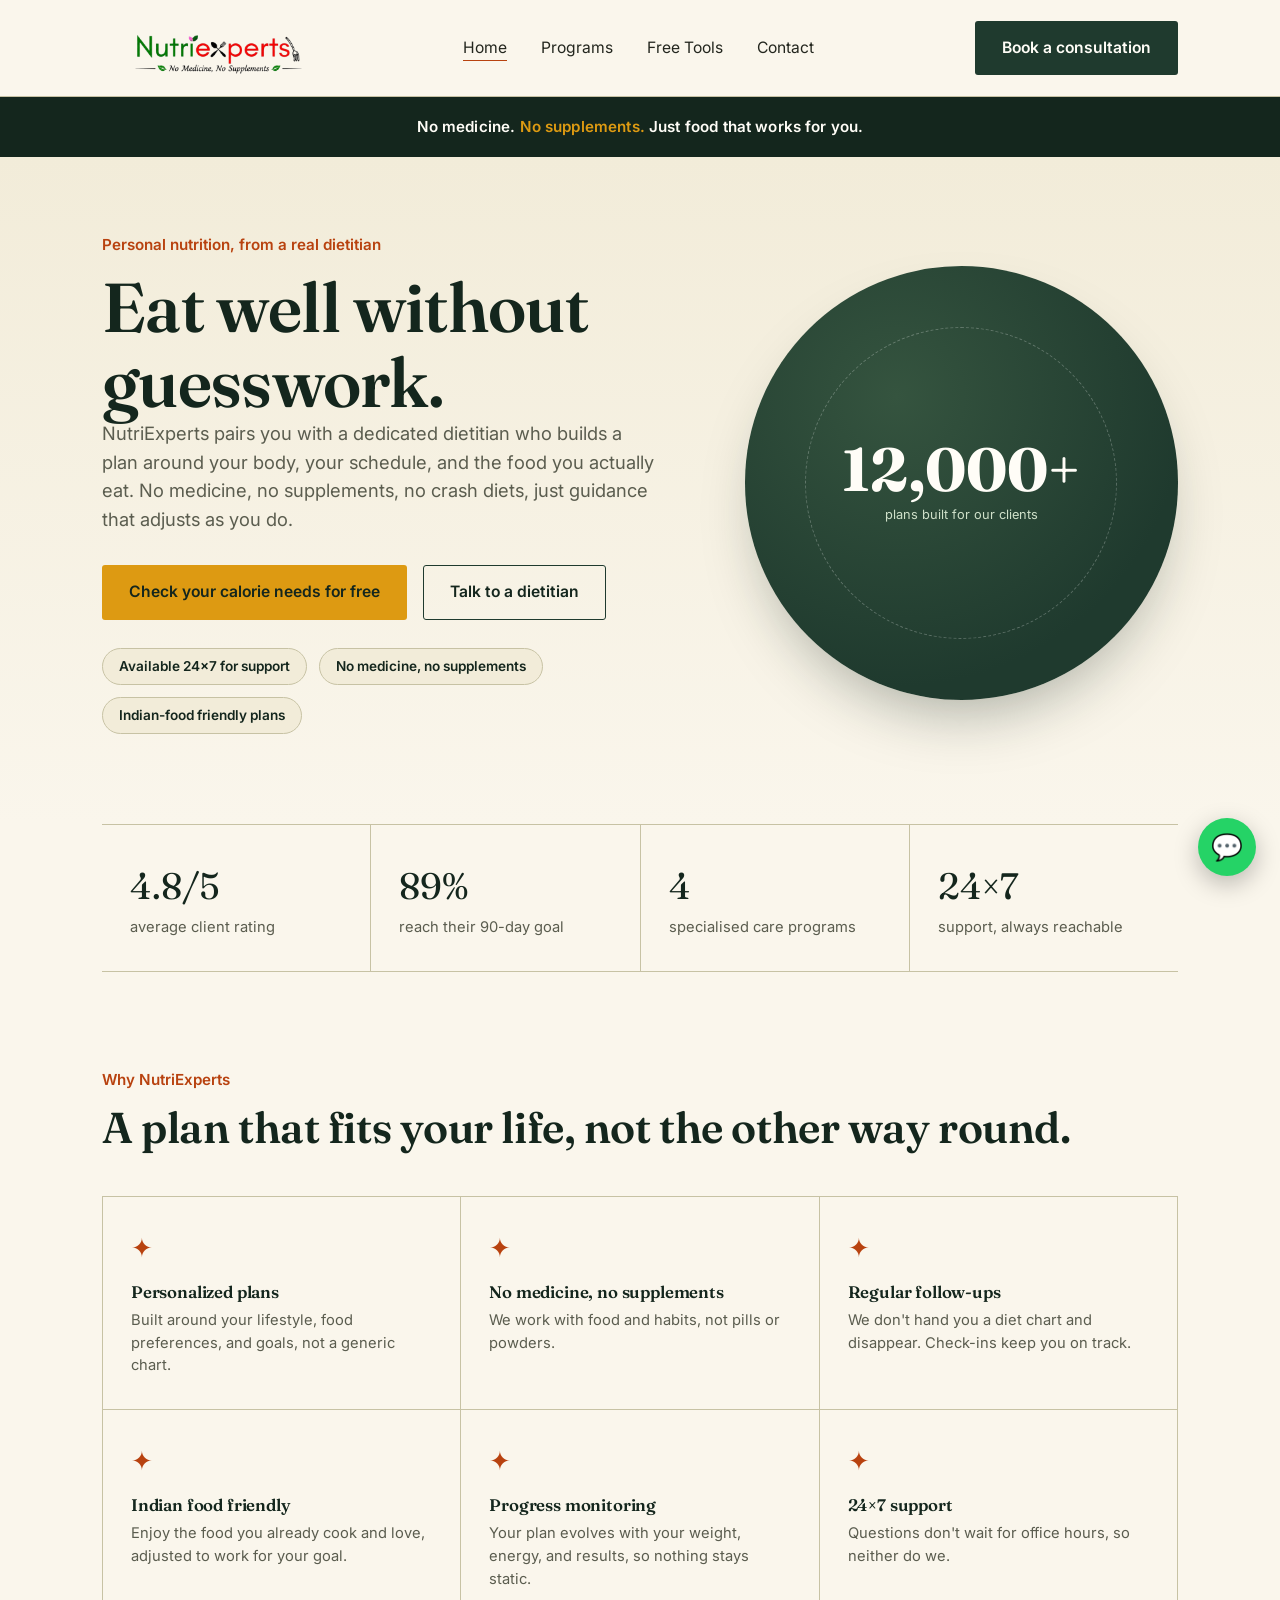
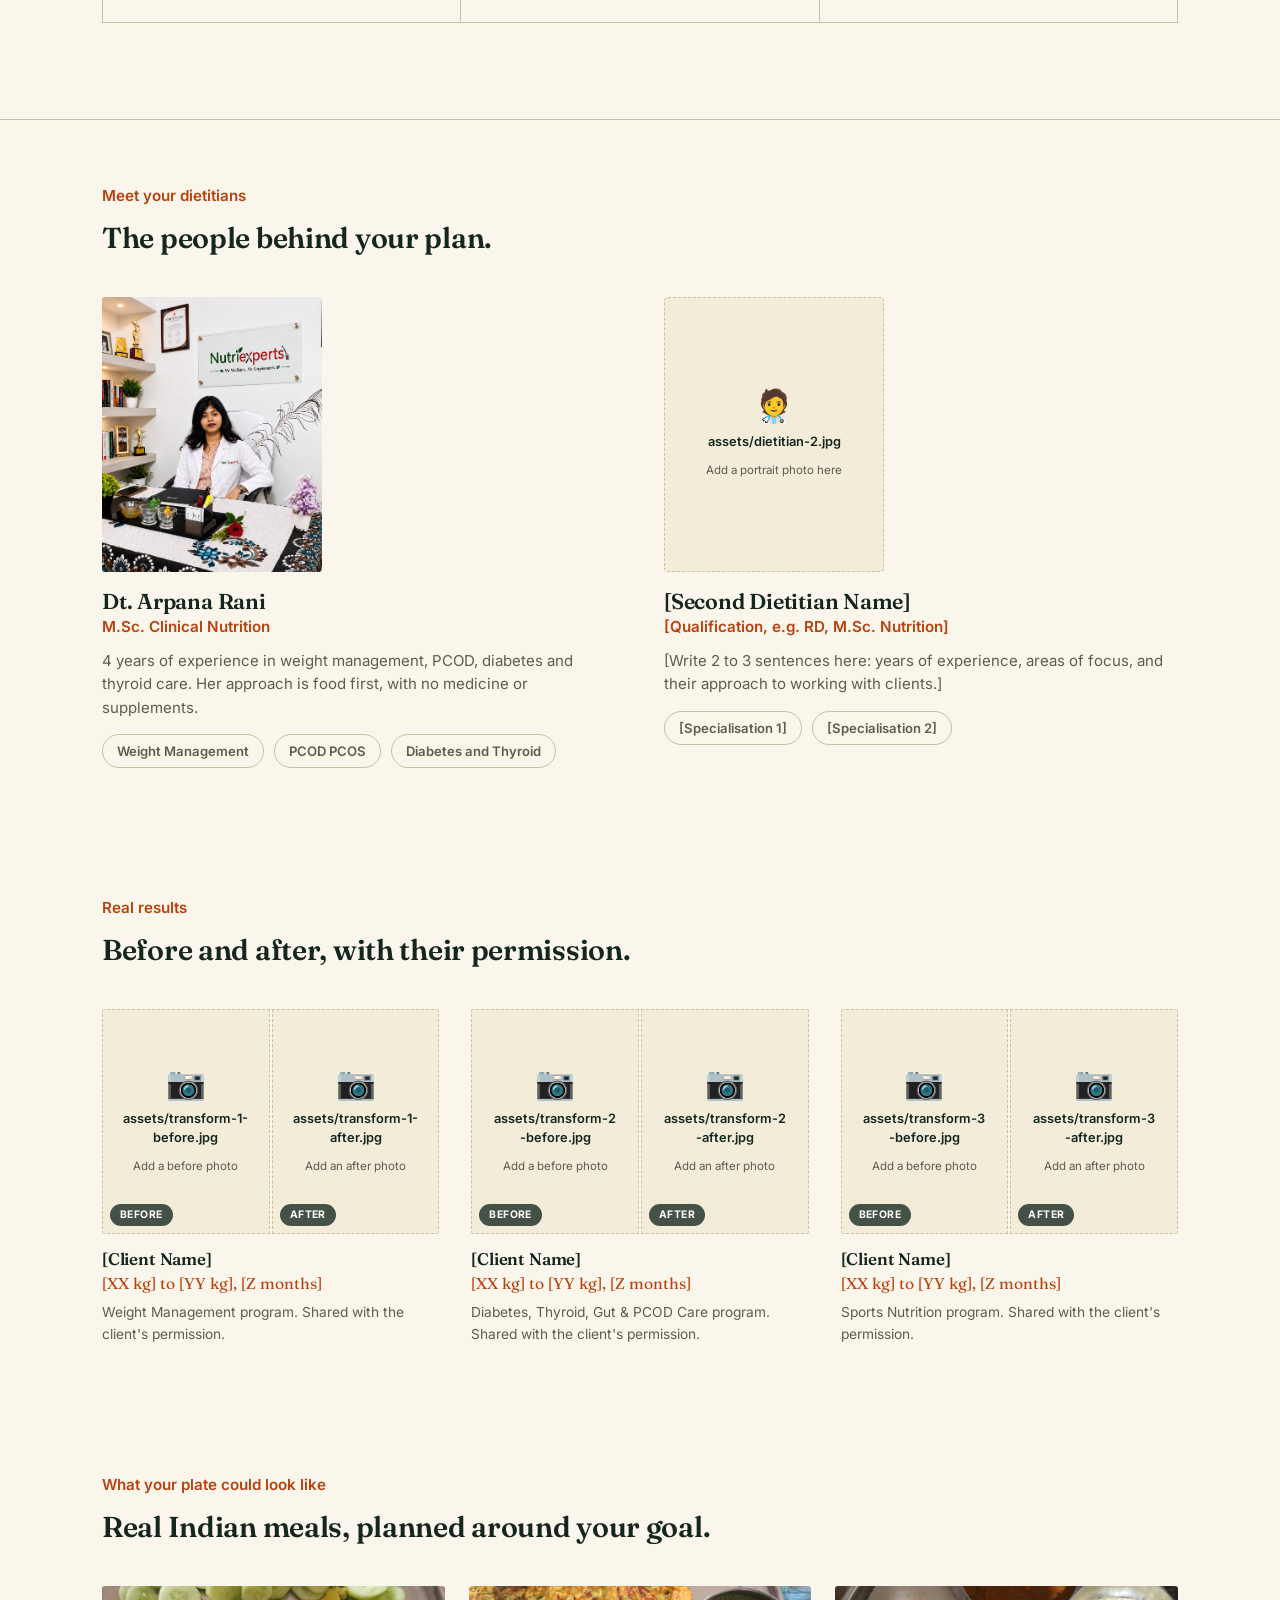
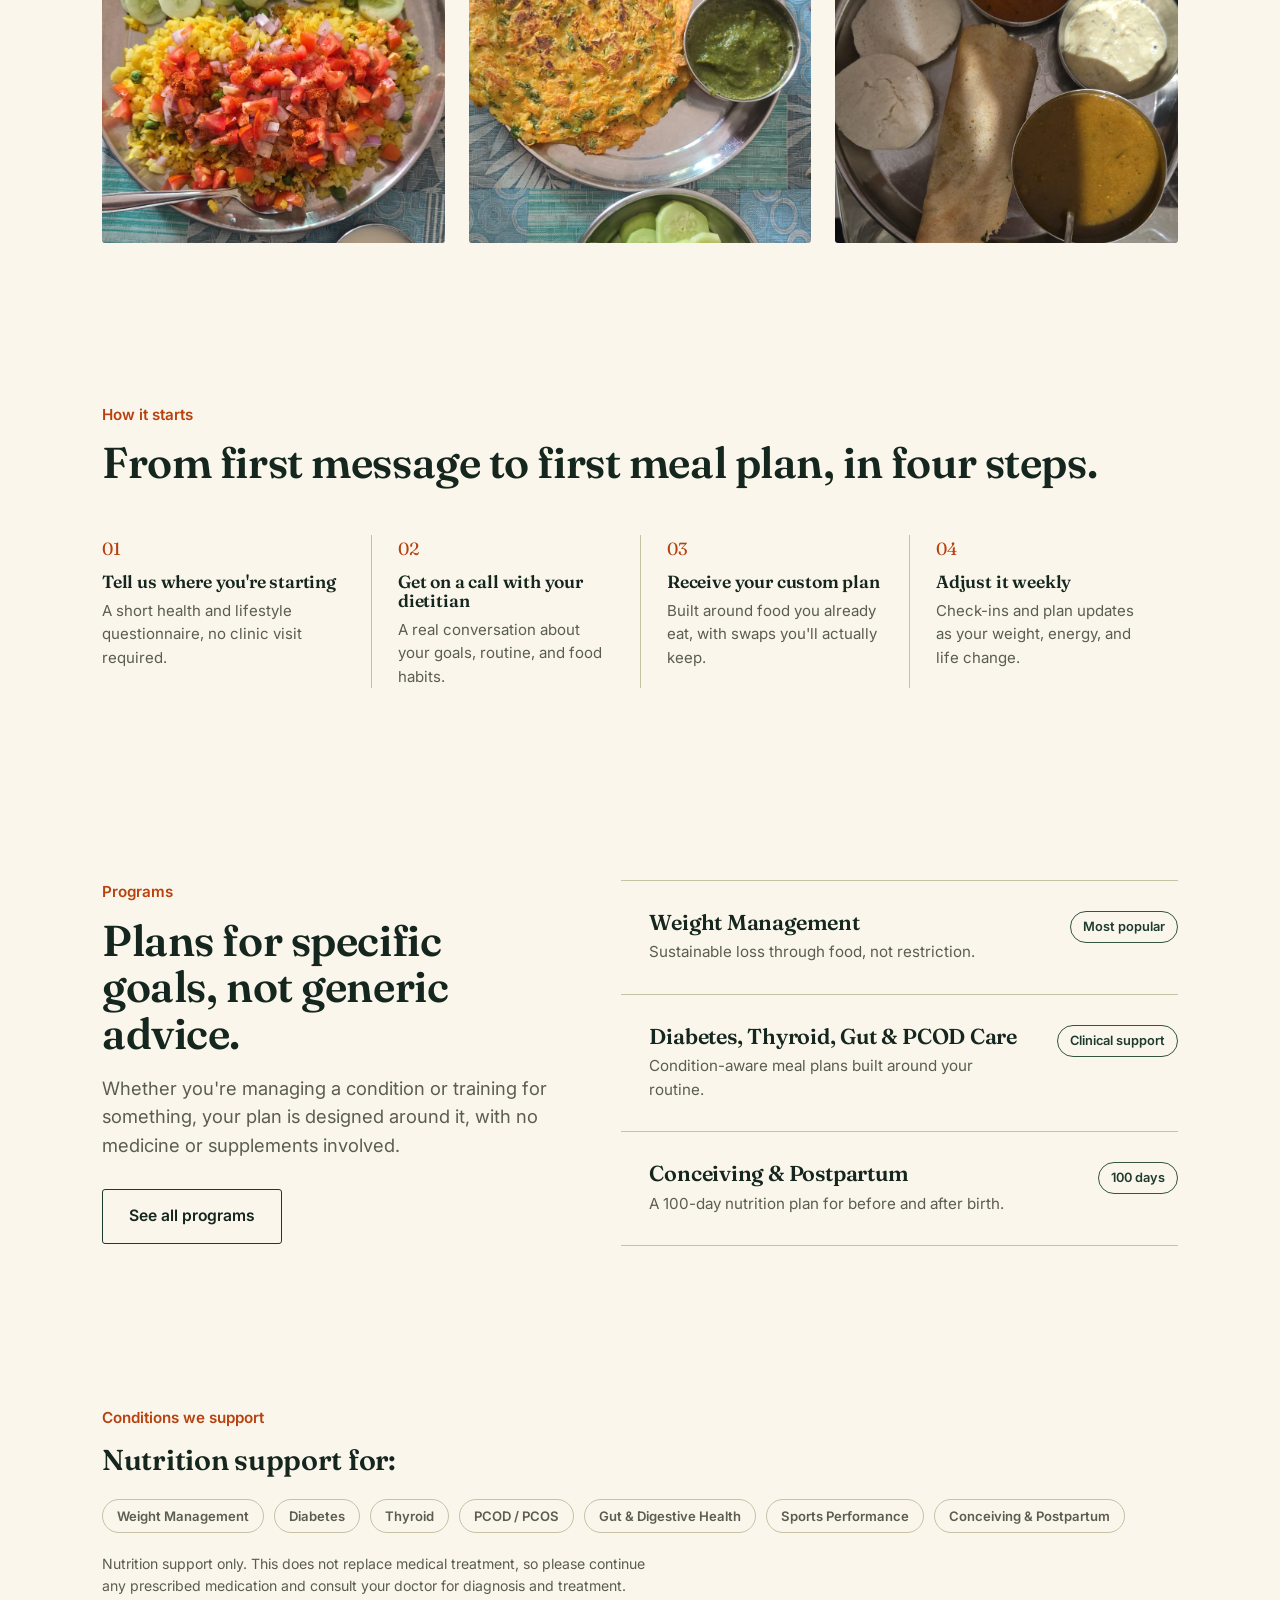
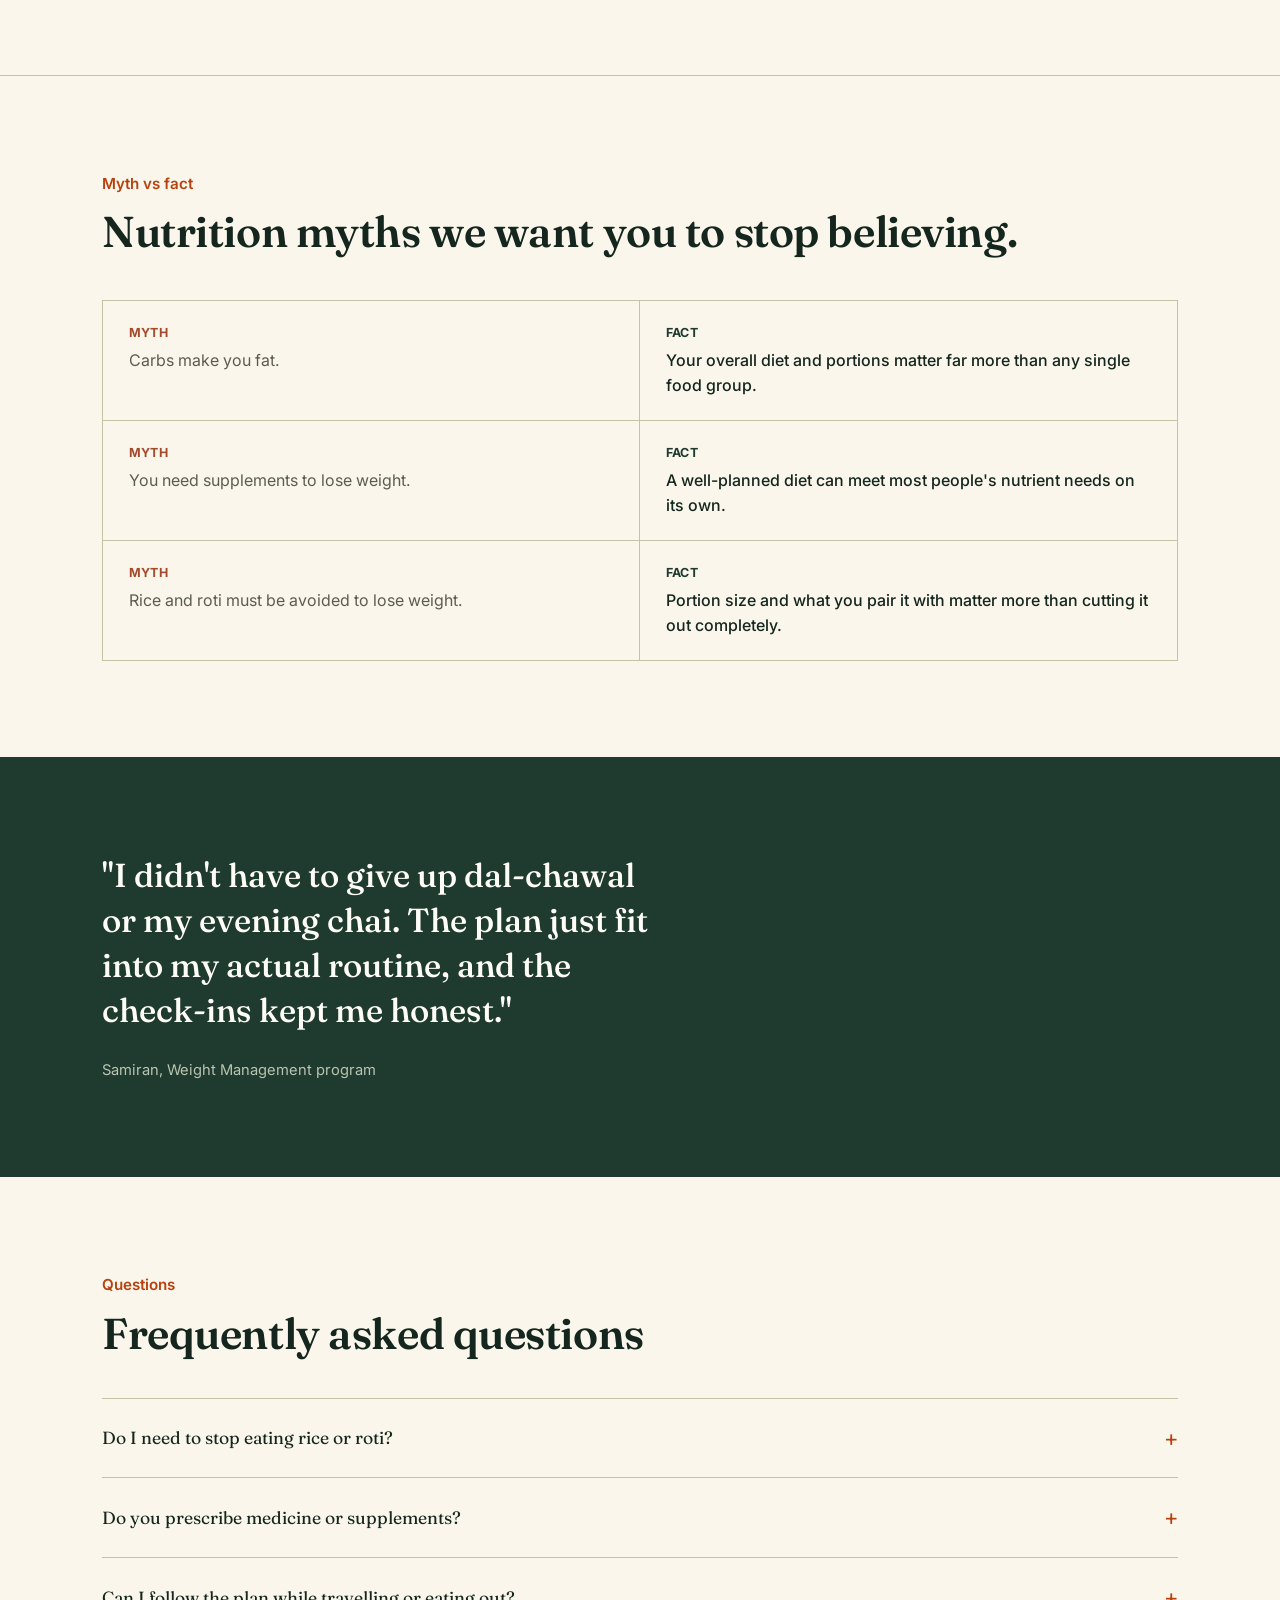
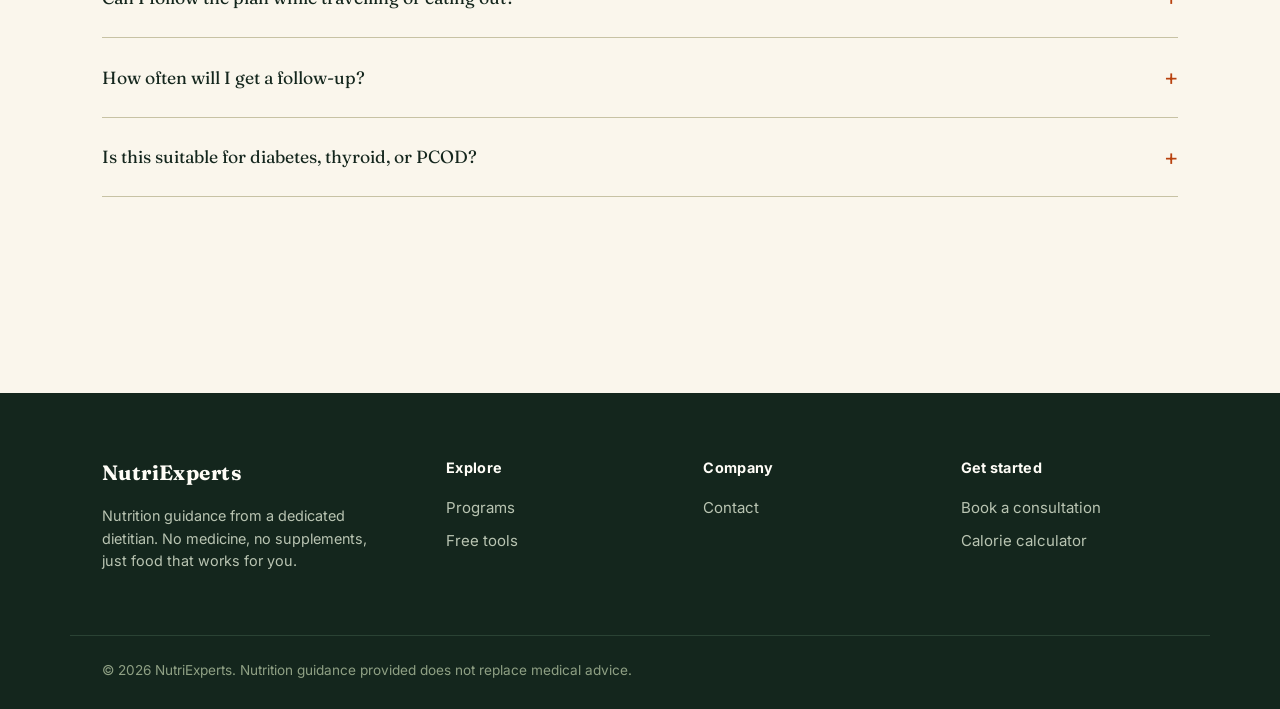
==== commit 3fdf1539: "Fixing The Logo" ====
--- a/index.html
+++ b/index.html
@@ -13,7 +13,7 @@
   <nav class="nav">
  
     <a href="index.html" class="logo">
-      <img src="assets/logo.png" alt="Nutriexperts Logo" class="logo-img"
+      <img src="assets/logo.png" alt="Nutriexperts Logo" class="logo-img" style="width: 200px; height: 200px;"
            data-label="assets/logo.png" data-icon="🥗" data-size="logo"
            onerror="imgFallback(this)">
     </a>
@@ -131,16 +131,11 @@
         </div>
       </div>
 
-      <!--
-        SECOND DIETITIAN: Replace the bracketed placeholder text below
-        (name, qualification, experience, bio, specialisations) with the
-        real details, and add a portrait photo named "dietitian-2.jpg"
-        inside the "assets" folder next to this file.
-      -->
+    
       <div class="dietitian-card reveal">
         <div class="dietitian-photo-wrap">
           <img src="assets/dietitian-2.jpg"
-               alt="[Second Dietitian Name]"
+               alt="Sourav Pandey"
                data-label="assets/dietitian-2.jpg"
                data-icon="🧑‍⚕️"
                data-sub="Add a portrait photo here"
@@ -159,13 +154,7 @@
   </div>
 </section>
 
-<!--
-  ===== BEFORE & AFTER CLIENT RESULTS =====
-  Only publish real results from clients who have agreed to be featured.
-  For each card: replace the bracketed name and numbers, and add two photo
-  files inside the "assets" folder using the filenames already referenced
-  below (e.g. transform-1-before.jpg, transform-1-after.jpg).
--->
+
 <section class="tight">
   <div class="wrap">
     <p class="kicker">Real results</p>
--- a/styles.css
+++ b/styles.css
@@ -159,6 +159,7 @@
   font-weight: 700;
   color: var(--forest-deep);
   text-decoration: none;
+  margin-top: -80px; margin-bottom: -20px;
 }
 .logo span { color: var(--paprika); }
 
